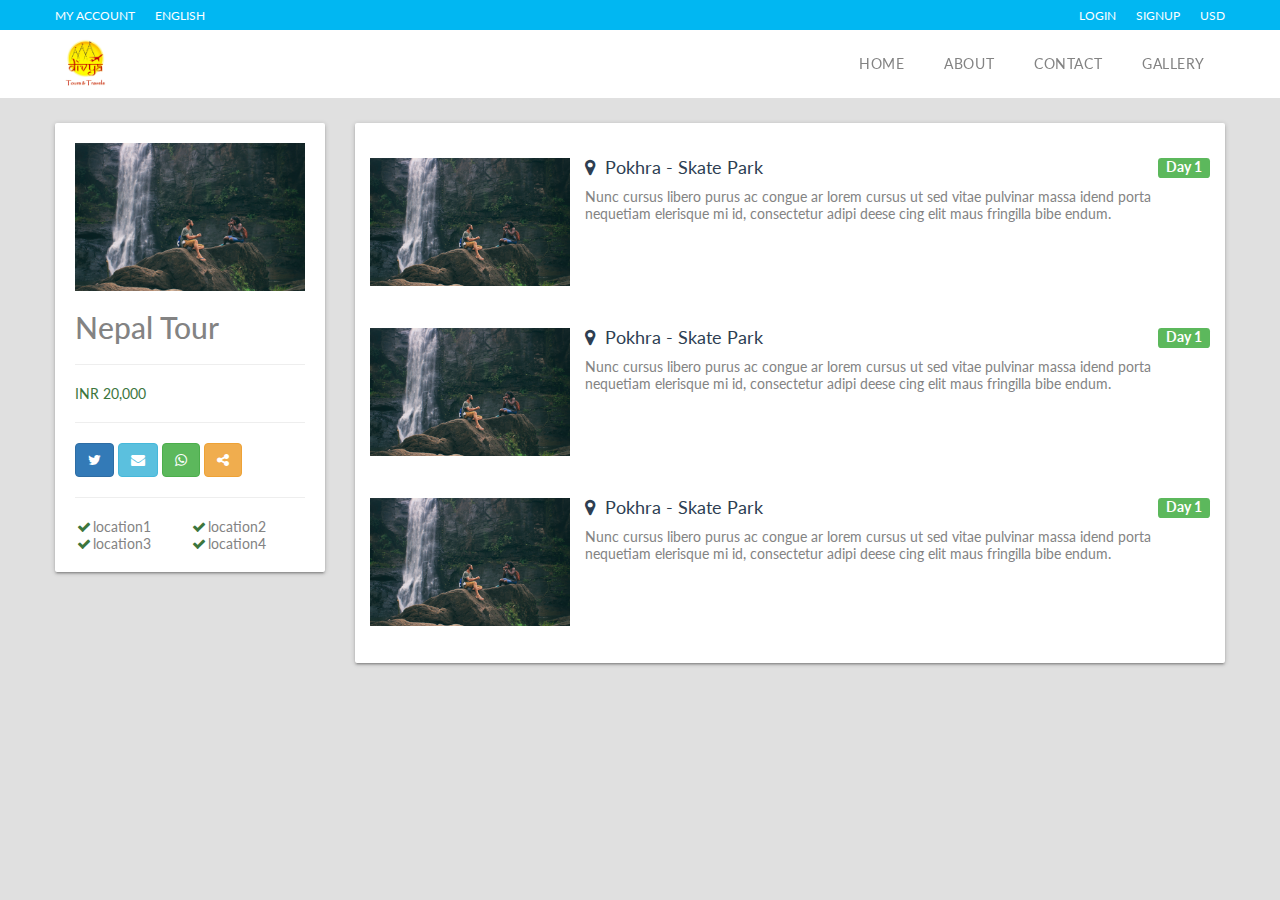
==== about.html @ e8f9691e "Divya Tours first commit" ====
<!DOCTYPE html>
<html lang="en">
<head>
  <meta charset="utf-8">
  <meta http-equiv="X-UA-Compatible" content="IE=edge">
  <meta name="viewport" content="width=device-width, initial-scale=1">
  <!-- The above 3 meta tags *must* come first in the head; any other head content must come *after* these tags -->
  <title>Divya Tours and Travels</title>

  <!-- Bootstrap -->
  <link href="css/bootstrap.min.css" rel="stylesheet">
  <link href="css/responsive.min.css" rel="stylesheet">

  <!-- HTML5 shim and Respond.js for IE8 support of HTML5 elements and media queries -->
  <!-- WARNING: Respond.js doesn't work if you view the page via file:// -->
  <!--[if lt IE 9]>
  <script src="https://oss.maxcdn.com/html5shiv/3.7.3/html5shiv.min.js"></script>
  <script src="https://oss.maxcdn.com/respond/1.4.2/respond.min.js"></script>
  <![endif]-->
  <!-- IE10 viewport hack for Surface/desktop Windows 8 bug -->
  <link href="css/owl.carousel.min.css" rel="stylesheet">
  <link href="https://fonts.googleapis.com/css?family=Lato" rel="stylesheet">
  <link href="css/owl.theme.default.min.css" rel="stylesheet">
  <link href="css/font-awesome.min.css" rel="stylesheet">
  <link href="css/style.css" rel="stylesheet">


  <!-- Just for debugging purposes. Don't actually copy these 2 lines! -->
  <!--[if lt IE 9]><script src="../../assets/js/ie8-responsive-file-warning.js"></script><![endif]-->

</head>
<body>
  <div class="content gray-bg">
    <header id="header" class="navbar-static-top">
      <div class="topnav hidden-xs">
        <div class="container">
          <ul class="quick-menu pull-left">
            <li><a href="#">My Account</a></li>
            <li class="ribbon">
              <a href="#">English</a>

            </li>
          </ul>
          <ul class="quick-menu pull-right">
            <li><a href="#travelo-login" class="soap-popupbox">LOGIN</a></li>
            <li><a href="#travelo-signup" class="soap-popupbox">SIGNUP</a></li>
            <li class="ribbon currency">
              <a href="#" title="">USD</a>

            </li>
          </ul>
        </div>
      </div>

      <div class="main-header">

        <a href="#mobile-menu-01" data-toggle="collapse" class="mobile-menu-toggle">
          <i class="fa fa-bars text-white"></i>
        </a>

        <div class="container">
          <div class="logo navbar-brand">
            <a href="index.html" title="Divya Tours Home">
              <img class="img-thumbnail" src="img/logo.jpg">
            </a>
          </div>
          <nav id="main-menu" role="navigation">
            <ul class="menu">
              <li class="">
                <a href="index.html">Home</a>
              </li>
              <li class="">
                <a href="#">About</a>
              </li>
              <li class="">
                <a href="#">Contact</a>
              </li>
              <li class="">
                <a href="#">Gallery</a>
              </li>
            </ul>
          </nav>
        </div>

        <nav id="mobile-menu-01" class="mobile-menu collapse">
          <ul id="mobile-primary-menu" class="menu">
            <li class="">
              <a href="index.html">Home</a>
            </li>
            <li class="">
              <a href="#">About</a>
            </li>
            <li class="">
              <a href="#">Contact</a>
            </li>
            <li class="">
              <a href="#">Gallery</a>
            </li>
          </ul>
        </nav>
      </div>
    </header>
    <div class="container">
      <div class="row top-row">
        <div class="col-md-3">
          <div class="card shadow sidebar">
            <div class="card-header">
              <img class="img-responsive" src="img/splash1.jpg">
              <h2>Nepal Tour</h2>
              <hr>
              <div class="pricing">
                <div class="text-success">INR 20,000</div>
              </div>
              <hr>
              <div class="social">
                <button type="button" class="btn btn-primary"><i class="fa fa-twitter"></i></button>
                <!-- <button type="button" class="btn btn-default"><i class="fa fa-google"></i></button> -->
                <button type="button" class="btn btn-info"><i class="fa fa-envelope"></i></button>
                <button type="button" class="btn btn-success"><i class="fa fa-whatsapp"></i></button>
                <button type="button" class="btn btn-warning"><i class="fa fa-share-alt"></i></button>
              </div>
              <hr>
              <div class="tour-options">
                <ul class="clearfix">
                  <li><i class="fa fa-check fa-fw text-success"></i>location1</li>
                  <li><i class="fa fa-check fa-fw text-success"></i>location2</li>
                  <li><i class="fa fa-check fa-fw text-success"></i>location3</li>
                  <li><i class="fa fa-check fa-fw text-success"></i>location4</li>
                </ul>
              </div>
            </div>
          </div>
        </div>
        <div class="col-md-9">
          <div class="card shadow">
            <div class="panel-body">
              <!-- <div class="itenary-title">
                <h5 class="nomargin">Itinerary</h5>
              </div> -->
              <div class="iternary-body">
                <div class="itenerary-item">
                  <div class="itenary-image">
                    <img class="img-responsive" src="img/splash1.jpg">
                  </div>
                  <div class="itenary-description">
                    <h4 class="nomargin"><i class="fa fa-map-marker m-r-xs"></i> Pokhra - Skate Park<span class="label label-success pull-right">Day 1</span>
                    </h4>
                    <p class="m-t-sm">Nunc cursus libero purus ac congue ar lorem cursus ut sed vitae pulvinar massa idend porta nequetiam elerisque mi id, consectetur adipi deese cing elit maus fringilla bibe endum.</p>
                  </div>
                </div>
                <div class="itenerary-item">
                  <div class="itenary-image">
                    <img class="img-responsive" src="img/splash1.jpg">
                  </div>
                  <div class="itenary-description">
                    <h4 class="nomargin"><i class="fa fa-map-marker m-r-xs"></i> Pokhra - Skate Park<span class="label label-success pull-right">Day 1</span>
                    </h4>
                    <p class="m-t-sm">Nunc cursus libero purus ac congue ar lorem cursus ut sed vitae pulvinar massa idend porta nequetiam elerisque mi id, consectetur adipi deese cing elit maus fringilla bibe endum.</p>
                  </div>
                </div>
                <div class="itenerary-item">
                  <div class="itenary-image">
                    <img class="img-responsive" src="img/splash1.jpg">
                  </div>
                  <div class="itenary-description">
                    <h4 class="nomargin"><i class="fa fa-map-marker m-r-xs"></i> Pokhra - Skate Park<span class="label label-success pull-right">Day 1</span>
                    </h4>
                    <p class="m-t-sm">Nunc cursus libero purus ac congue ar lorem cursus ut sed vitae pulvinar massa idend porta nequetiam elerisque mi id, consectetur adipi deese cing elit maus fringilla bibe endum.</p>
                  </div>
                </div>
              <div>
            </div>
          </div>
        </div>
      </div>
    </div>
  </div>

  <!-- jQuery (necessary for Bootstrap's JavaScript plugins) -->
  <script src="https://ajax.googleapis.com/ajax/libs/jquery/1.12.4/jquery.min.js"></script>
  <!-- Include all compiled plugins (below), or include individual files as needed -->
  <script src="js/bootstrap.min.js"></script>
</body>
</html>
---- css/responsive.min.css ----
.col-sms-1,.col-sms-2,.col-sms-3,.col-sms-4,.col-sms-5,.col-sms-6,.col-sms-7,.col-sms-8,.col-sms-9,.col-sms-10,.col-sms-11,.col-sms-12{position:relative;min-height:1px;padding-left:15px;padding-right:15px}@media (min-width: 481px) and (max-width: 767px){.col-sms-1,.col-sms-2,.col-sms-3,.col-sms-4,.col-sms-5,.col-sms-6,.col-sms-7,.col-sms-8,.col-sms-9,.col-sms-10,.col-sms-11,.col-sms-12{float:left}.col-sms-12{width:100%}.col-sms-11{width:91.66666667%}.col-sms-10{width:83.33333333%}.col-sms-9{width:75%}.col-sms-8{width:66.66666667%}.col-sms-7{width:58.33333333%}.col-sms-6{width:50%}.col-sms-5{width:41.66666667%}.col-sms-4{width:33.33333333%}.col-sms-3{width:25%}.col-sms-2{width:16.66666667%}.col-sms-1{width:8.33333333%}.col-sms-pull-12{right:100%}.col-sms-pull-11{right:91.66666667%}.col-sms-pull-10{right:83.33333333%}.col-sms-pull-9{right:75%}.col-sms-pull-8{right:66.66666667%}.col-sms-pull-7{right:58.33333333%}.col-sms-pull-6{right:50%}.col-sms-pull-5{right:41.66666667%}.col-sms-pull-4{right:33.33333333%}.col-sms-pull-3{right:25%}.col-sms-pull-2{right:16.66666667%}.col-sms-pull-1{right:8.33333333%}.col-sms-pull-0{right:0%}.col-sms-push-12{left:100%}.col-sms-push-11{left:91.66666667%}.col-sms-push-10{left:83.33333333%}.col-sms-push-9{left:75%}.col-sms-push-8{left:66.66666667%}.col-sms-push-7{left:58.33333333%}.col-sms-push-6{left:50%}.col-sms-push-5{left:41.66666667%}.col-sms-push-4{left:33.33333333%}.col-sms-push-3{left:25%}.col-sms-push-2{left:16.66666667%}.col-sms-push-1{left:8.33333333%}.col-sms-push-0{left:0%}.col-sms-offset-12{margin-left:100%}.col-sms-offset-11{margin-left:91.66666667%}.col-sms-offset-10{margin-left:83.33333333%}.col-sms-offset-9{margin-left:75%}.col-sms-offset-8{margin-left:66.66666667%}.col-sms-offset-7{margin-left:58.33333333%}.col-sms-offset-6{margin-left:50%}.col-sms-offset-5{margin-left:41.66666667%}.col-sms-offset-4{margin-left:33.33333333%}.col-sms-offset-3{margin-left:25%}.col-sms-offset-2{margin-left:16.66666667%}.col-sms-offset-1{margin-left:8.33333333%}.col-sms-offset-0{margin-left:0%}}.row.add-clearfix>.col-xs-2:nth-child(6n+1){clear:both}.row.add-clearfix>.col-xs-3:nth-child(4n+1){clear:both}.row.add-clearfix>.col-xs-4:nth-child(3n+1){clear:both}.row.add-clearfix>.col-xs-6:nth-child(2n+1){clear:both}@media (min-width: 481px){.row.add-clearfix>.col-sms-2:nth-child(2n+1){clear:none}.row.add-clearfix>.col-sms-2:nth-child(3n+1){clear:none}.row.add-clearfix>.col-sms-2:nth-child(4n+1){clear:none}.row.add-clearfix>.col-sms-2:nth-child(6n+1){clear:both}.row.add-clearfix>.col-sms-3:nth-child(2n+1){clear:none}.row.add-clearfix>.col-sms-3:nth-child(3n+1){clear:none}.row.add-clearfix>.col-sms-3:nth-child(4n+1){clear:both}.row.add-clearfix>.col-sms-4:nth-child(2n+1){clear:none}.row.add-clearfix>.col-sms-4:nth-child(3n+1){clear:both}.row.add-clearfix>.col-sms-6:nth-child(2n+1){clear:both}}@media (min-width: 768px){.row.add-clearfix>.col-sm-2:nth-child(2n+1){clear:none}.row.add-clearfix>.col-sm-2:nth-child(3n+1){clear:none}.row.add-clearfix>.col-sm-2:nth-child(4n+1){clear:none}.row.add-clearfix>.col-sm-2:nth-child(6n+1){clear:both}.row.add-clearfix>.col-sm-3:nth-child(2n+1){clear:none}.row.add-clearfix>.col-sm-3:nth-child(3n+1){clear:none}.row.add-clearfix>.col-sm-3:nth-child(4n+1){clear:both}.row.add-clearfix>.col-sm-4:nth-child(2n+1){clear:none}.row.add-clearfix>.col-sm-4:nth-child(3n+1){clear:both}.row.add-clearfix>.col-sm-6:nth-child(2n+1){clear:both}}@media (min-width: 992px){.mobile-menu{display:none !important}.visible-mobile{display:none !important}.row.add-clearfix>.col-md-2:nth-child(2n+1){clear:none}.row.add-clearfix>.col-md-2:nth-child(3n+1){clear:none}.row.add-clearfix>.col-md-2:nth-child(4n+1){clear:none}.row.add-clearfix>.col-md-2:nth-child(6n+1){clear:both}.row.add-clearfix>.col-md-3:nth-child(2n+1){clear:none}.row.add-clearfix>.col-md-3:nth-child(3n+1){clear:none}.row.add-clearfix>.col-md-3:nth-child(4n+1){clear:both}.row.add-clearfix>.col-md-4:nth-child(2n+1){clear:none}.row.add-clearfix>.col-md-4:nth-child(3n+1){clear:both}.row.add-clearfix>.col-md-6:nth-child(2n+1){clear:both}}@media (min-width: 1200px){.container{padding-left:0;padding-right:0}.row.add-clearfix>.col-lg-2:nth-child(2n+1){clear:none}.row.add-clearfix>.col-lg-2:nth-child(3n+1){clear:none}.row.add-clearfix>.col-lg-2:nth-child(4n+1){clear:none}.row.add-clearfix>.col-lg-2:nth-child(6n+1){clear:both}.row.add-clearfix>.col-lg-3:nth-child(2n+1){clear:none}.row.add-clearfix>.col-lg-3:nth-child(3n+1){clear:none}.row.add-clearfix>.col-lg-3:nth-child(4n+1){clear:both}.row.add-clearfix>.col-lg-4:nth-child(2n+1){clear:none}.row.add-clearfix>.col-lg-4:nth-child(3n+1){clear:both}.row.add-clearfix>.col-lg-6:nth-child(2n+1){clear:both}}@media (min-width: 992px) and (max-width: 1199px){.container{padding-left:0;padding-right:0}}@media (max-width: 1199px){[class^="col-lg-"].pull-left,[class^="col-lg-"].pull-right{float:none !important}.image-carousel.style3 .flex-direction-nav li a.flex-prev{left:10px}.image-carousel.style3 .flex-direction-nav li a.flex-next{right:10px}html.post-404page.style3 #page-wrapper{background-size:170% auto}}@media (max-width: 991px){.container{width:auto;padding-left:15px;padding-right:15px}.page-title-container.style4 .page-title{margin-left:-15px;padding-left:15px}#header{padding-top:0 !important;background:none !important}#header .logo{float:none !important;position:static !important;padding-top:19px;height:66px;margin:0 !important;display:block}#header .logo a:after{display:none !important}#header .logo a{background-size:auto 30px}#header .logo img{height:30px;width:auto;filter:alpha(opacity=0) !important;-ms-filter:"progid:DXImageTransform.Microsoft.Alpha(Opacity=0)" !important;-moz-opacity:0 !important;-khtml-opacity:0 !important;opacity:0 !important}#header .main-navigation{background:#fff}#header .mobile-menu-toggle{display:block}#header #main-menu{display:none}#header .topnav{display:none}.dashboard.style1 #header .logo img,.dashboard.style2 #header .logo img{filter:alpha(opacity=100) !important;-ms-filter:"progid:DXImageTransform.Microsoft.Alpha(Opacity=100)" !important;-moz-opacity:1 !important;-khtml-opacity:1 !important;opacity:1 !important}.search-tabs{display:none !important}.visible-mobile .search-tabs{display:block !important}.search-box .search-tab-content{float:none !important;width:auto !important}.hidden-mobile{display:none !important}[class^="col-md-"].pull-left,[class^="col-md-"].pull-right,[class*=" col-md-"].pull-left,[class*=" col-md-"].pull-right{float:none !important}.block-sm{float:none !important;margin-bottom:10px !important}.tab-container .tab-pane [class^="col-md-"],.tab-container .tab-pane [class*=" col-md-"]{padding-left:0;padding-right:0}.tab-container .tab-pane .row [class^="col-md-"],.tab-container .tab-pane .row [class*=" col-md-"],.tab-container .tab-pane [class^="col-sm-"],.tab-container .tab-pane [class*=" col-sm-"],.tab-container .tab-pane [class^="col-sms-"],.tab-container .tab-pane [class*=" col-sms-"],.tab-container .tab-pane [class^="col-xs-"],.tab-container .tab-pane [class*=" col-xs-"]{padding-left:10px;padding-right:10px}dl.term-description dd{padding-left:20px}#style-changer{display:none}.hidden-table-sm.table-wrapper{display:block}.hidden-table-sm.table-wrapper.intro{border:15px solid #f5f5f5}.hidden-table-sm.table-wrapper>.table-cell,.hidden-table-sm.table-wrapper>.table-row>.table-cell{display:block}.hidden-table-sm.table-wrapper>.table-cell.pull-left,.hidden-table-sm.table-wrapper>.table-row>.table-cell.pull-left{float:left !important}.hidden-table-sm.table-wrapper>.table-cell.pull-right,.hidden-table-sm.table-wrapper>.table-row>.table-cell.pull-right{float:right !important}.travelo-process .process{margin-top:-27px;margin-left:-27px;margin-right:-27px}.travelo-process .process .icon-wrapper i{font-size:30px}.world-map-section{height:600px}.promo-box{text-align:center}.promo-box .m-title{font-size:1.6667em}.promo-box .m-title em i{font-size:0.8462em}.promo-box .action-section{text-align:center;padding-top:15px}.promo-box .action-section button{font-size:0.9167em;height:34px;line-height:34px;padding:0 20px}.promo-box input.input-text{height:34px}.travelo-policies ul.tabs li{float:none}.travelo-policies ul.tabs.full-width{display:block}.travelo-policies ul.tabs.full-width>li{display:block;width:auto}.travelo-policies ul.tabs.full-width>li a{padding-left:20px !important;text-align:left}.coming-soon-page.style2 .clock li span{font-size:10em}.coming-soon-page.style2 .clock li.sep{font-size:7em}.coming-soon-page.style2 .clock li label{font-size:1.5em}.loading-page.style2 .notice-message{font-size:8em}.soap-login-page #page-wrapper{vertical-align:top}.revolution-slider .tp-caption a.link{font-size:12px !important;line-height:24px !important}}@media (min-width: 768px) and (max-width: 991px){.tab-container.full-width-style ul.tabs{width:20%}.tab-container.full-width-style .tab-content{width:80%}}@media (max-width: 767px){.chaser{display:none !important}.tab-container ul.tabs li{float:none;padding-right:0}.tab-container ul.tabs li.pull-right{float:none !important}.tab-container ul.tabs.full-width{display:block}.tab-container ul.tabs.full-width>li{display:block;width:auto}.tab-container ul.tabs.full-width>li a{padding-left:20px !important;text-align:left}.tab-container.style1 ul.tabs li>a:after{display:none !important}.tab-container.trans-style ul.tabs{margin-left:0}.tab-container.trans-style ul.tabs li{margin:0}.tab-container.full-width-style ul.tabs{width:25%}.tab-container.full-width-style .tab-content{width:75%}[class^="col-sm-"].pull-left,[class^="col-sm-"].pull-right,[class*=" col-sm-"].pull-left,[class*=" col-sm-"].pull-right{float:none !important}.listing-style3.flight .details .box-title{float:none !important}.listing-style3.flight .details .time>div{padding-left:0 !important;border-right:none !important}.hidden-table-sms.table-wrapper{display:block}.hidden-table-sms.table-wrapper.intro{border:15px solid #f5f5f5}.hidden-table-sms.table-wrapper>.table-cell,.hidden-table-sms.table-wrapper>.table-row>.table-cell{display:block}.hidden-table-sms.table-wrapper>.table-cell.pull-left,.hidden-table-sms.table-wrapper>.table-row>.table-cell.pull-left{float:left !important}.hidden-table-sms.table-wrapper>.table-cell.pull-right,.hidden-table-sms.table-wrapper>.table-row>.table-cell.pull-right{float:right !important}.tab-container .tab-pane [class^="col-sm-"],.tab-container .tab-pane [class*=" col-sm-"]{padding-left:0;padding-right:0}.tab-container .tab-pane .row [class^="col-sm-"],.tab-container .tab-pane .row [class*=" col-sm-"],.tab-container .tab-pane [class^="col-sms-"],.tab-container .tab-pane [class*=" col-sms-"],.tab-container .tab-pane [class^="col-xs-"],.tab-container .tab-pane [class*=" col-xs-"]{padding-left:10px;padding-right:10px}.image-box-style.style2 figure{float:none}.image-box-style.style2 .details{padding:20px}.image-box-style.style2.innerstyle .details{padding:20px 0 0}.travelo-process .process{margin-top:-18px;margin-left:-18px;margin-right:-18px}.travelo-process .process .icon-wrapper i{font-size:20px}#content.image-bg2 #main{padding-top:100px}.world-map-section{height:500px}.column-2>*{margin-right:0;float:none}.column-3>*:nth-child(3n+1){clear:none}.column-3>*:nth-child(2n+1){clear:both}.column-3>*:nth-child(3n){margin-right:3%}.column-4>*:nth-child(4n+1){clear:none}.column-4>*:nth-child(2n+1){clear:both}.column-4>*:nth-child(4n){margin-right:3%}.column-5>*{width:31.3333%;margin-right:3%;margin-bottom:3%}.column-5>*:nth-child(5n+1){clear:none}.column-5>*:nth-child(3n+1){clear:both}.column-5>*:nth-child(5n){margin-right:3%}.column-5>*:nth-child(3n){margin-right:0}.column-5-no-margin>*{width:50%}.column-5-no-margin>*:nth-child(5n+1){clear:none}.column-5-no-margin>*:nth-child(2n+1){clear:both}.column-3>*,.column-4>*{width:48.5%;margin-right:3%;margin-bottom:3%}.column-3>*:nth-child(2n),.column-4>*:nth-child(2n){margin-right:0}.post-404page .error-message{font-size:3em}.post-404page .error-message-404{font-size:15em}.post-404page.style2 .error-message{font-size:1.6667em}.post-404page.style2 .error-message-404{font-size:8em}.post-404page.style2 .go-back{font-size:1.4em;height:50px;-webkit-border-radius:25px 25px 25px 25px;-moz-border-radius:25px 25px 25px 25px;-ms-border-radius:25px 25px 25px 25px;border-radius:25px 25px 25px 25px;line-height:50px}.post-404page.style3 #main{padding-top:100px}.post-404page.style3 .error-message{font-size:2.5em}.post-404page.style3 .error-message-404{font-size:1.6667em}.coming-soon-page .clock li span{font-size:4em}.coming-soon-page .clock li label{font-size:1em;letter-spacing:0.04em}.coming-soon-page.style2 .clock li span{font-size:6em}.coming-soon-page.style2 .clock li.sep{font-size:4.1667em}.coming-soon-page.style2 .clock li label{font-size:1em}.coming-soon-page.style2 .email-notify .notified-text{font-size:1.3333em}.coming-soon-page.style3 #main{padding-top:30px}.loading-page.style2 .notice-message{font-size:6.25em}.image-box.style2 figure{float:none}.image-box.style2 .details{padding-left:20px;padding-bottom:20px}.breadcrumbs{display:none}.revolution-slider .tp-caption a.link{font-size:9px !important;line-height:18px !important}#booking .booking-info>.box-title{float:none}#booking .booking-info .info{border-left:none}.banner .big-caption{font-size:3em}.banner .med-caption{font-size:1.8333em}#tour-details .intro2{padding:10px 0}#tour-details .intro2:after{content:"";display:table;clear:both}#tour-details .intro2 .term-description dd{width:auto;max-width:120px}#tour-details .intro2 .price-section{border-left:none;width:auto;text-align:left;float:left !important;padding-left:20px}#content.tour .slideshow-bg{min-height:800px}}@media (max-width: 480px){.tab-container.full-width-style ul.tabs{width:30%}.tab-container.full-width-style .tab-content{width:70%}.image-box-style.style2 figure{width:100%;float:none}.image-box-style.style2 .details{padding:20px}.visible-sms{display:block}.tab-container .tab-pane [class^="col-sms-"],.tab-container .tab-pane [class*=" col-sms-"]{padding-left:0;padding-right:0}.tab-container .tab-pane .row [class^="col-sms-"],.tab-container .tab-pane .row [class*=" col-sms-"],.tab-container .tab-pane [class^="col-xs-"],.tab-container .tab-pane [class*=" col-xs-"]{padding-left:10px;padding-right:10px}.hidden-table-xs.table-wrapper{display:block}.hidden-table-xs.table-wrapper.intro{border:15px solid #f5f5f5}.hidden-table-xs.table-wrapper>.table-cell,.hidden-table-xs.table-wrapper>.table-row>.table-cell{display:block}.hidden-table-xs.table-wrapper>.table-cell.pull-left,.hidden-table-xs.table-wrapper>.table-row>.table-cell.pull-left{float:left !important}.hidden-table-xs.table-wrapper>.table-cell.pull-right,.hidden-table-xs.table-wrapper>.table-row>.table-cell.pull-right{float:right !important}.image-style.style1{margin-right:0;padding:15px}.image-style.style1:before,.image-style.style1:after{display:none}.image-style.style1 .image-block{margin-right:0;float:none !important}.column-5>*{width:48.5%;margin-right:3%;margin-bottom:3%}.column-5>*:nth-child(5n+1){clear:none}.column-5>*:nth-child(3n+1){clear:none}.column-5>*:nth-child(2n+1){clear:both}.column-5>*:nth-child(5n){margin-right:3%}.column-5>*:nth-child(3n){margin-right:3%}.column-5>*:nth-child(2n){margin-right:0}.coming-soon-page .clock li span{font-size:3em}.coming-soon-page .clock li label{font-size:1em;letter-spacing:0.04em}.coming-soon-page.style2 .clock li span{font-size:4em}.coming-soon-page.style2 .clock li.sep{font-size:2.8333em}.coming-soon-page.style2 .clock li label{font-size:0.8333em}.coming-soon-page.style3 #main{padding-top:10px}.coming-soon-page.style3 .clock li span{font-size:3.3333em;width:60px;height:60px;line-height:60px}.coming-soon-page.style3 .clock li.sep{font-size:2.8333em}.coming-soon-page.style3 .email-notify{width:100%}.coming-soon-page.style3 .header-title{font-size:2em}.coming-soon-page.style3 .container:before{display:none}#tour-details .price-section .details{float:none !important}}@media (max-width: 320px){.container{width:314px}.row{padding:0 3px}.column-5-no-margin>*{float:none;width:auto}}
---- css/style.css ----
body {
  font: 14px "Lato",Arial,Helvetica,sans-serif;
  background-color: #fff;
  color: #838383;
  overflow-x: hidden;
  -webkit-font-smoothing: antialiased;
  -ms-overflow-style: scrollbar;
  oveflow-y: scroll;
}

.gray-bg{
  background-color: #e0e0e0;
}

.text-white{
  color: #fff;
}

.nomargin{
  margin: 0px;
}

.m-r-xs{
  margin-right: 5px;
}

.m-t-xs{
  margin-top: 5px;
}

.m-t-sm{
  margin-top: 10px;
}

a:hover, a:focus {
  color: #01b7f2;
  text-decoration: none;
}

.itenary-title h5{
  font-size: 16px;
  letter-spacing: 0.5px;
}

.content{
  min-height: 100vh;
  /* background: #edf1f2; */
}

#wrapper{
  position: relative;
  height: 100vh;
  background-color: #e0e0e0;
}

#slider-area{
  position: absolute;
  height: 100vh;
  width: 100%;
  top: 0;
  left: 0;
}

#slider-area .owl-item div{
  height: 100vh;
  width: 100%;
  background-repeat: no-repeat;
  -webkit-background-size:cover;
  background-size: cover;
  background-position: 50% 50%;
}

#slider-area .owl-item div:after {
  content: '\A';
  position: absolute;
  width: 100%; height:100%;
  top:0; left:0;
  background:rgba(0,0,0,0.3);
  opacity: 0.2;
  transition: all 1s;
  -webkit-transition: all 1s;
}

/* #slider-area .owl-item div:after:hover {
opacity: 1;
} */
#wrapper #logo-area{
  position: absolute;
  top: 5%;
  left: 0%;
  text-align:left;
  z-index: 10;
  width: 50%;
}
#wrapper #logo-area .img-thumbnail{
  max-height: 100px;
  max-width: 100px;
  background-color: transparent;
  border:none;
}

.content .navbar-brand{
  padding: 0;
}

.content .img-thumbnail {
  max-height: 60px;
  max-width: 60px;
  background-color: transparent;
  border: none;
  padding: 0;
}

#wrapper #nav-area{
  position: absolute;
  top: 5%;
  left: 50%;
  text-align: right;
  z-index: 10;
  width: 50%;
}

#wrapper .nav a{
  text-decoration: none;
  color: #fff;
  text-transform: uppercase;
  font-size: 20px;
  margin: 0 15px;
}

.slider-text{
  position: absolute;
  width: 100%;
  z-index: 10;
  top:40%;
  text-align: center;
}

.slider-text h2{
  text-transform: uppercase;
  font-size: 40px;
  color: #fff;
}

.slider-text p{
  text-decoration: none;
  text-transform: uppercase;
  color: #fff;
}

.card {
  position: relative;
  margin: .5rem 0 1rem 0;
  background-color: #fff;
  -webkit-transition: -webkit-box-shadow .25s;
  transition: -webkit-box-shadow .25s;
  transition: box-shadow .25s;
  transition: box-shadow .25s, -webkit-box-shadow .25s;
  border-radius: 2px;
}

.shadow{
  -webkit-box-shadow: 0 2px 2px 0 rgba(0,0,0,0.14), 0 3px 1px -2px rgba(0,0,0,0.12), 0 1px 5px 0 rgba(0,0,0,0.2);
  box-shadow: 0 2px 2px 0 rgba(0,0,0,0.14), 0 3px 1px -2px rgba(0,0,0,0.12), 0 1px 5px 0 rgba(0,0,0,0.2);
}

.card-header{
  padding: 20px;
}

.tour-options ul{
  list-style: none;
  padding: 0;
}

.tour-options li {
  display: block;
  float: left;
  width: 50%;
}

.top-row{
  margin-top: 20px;
}





/*Custom Menu*/

* {
  box-sizing: border-box;
  -moz-box-sizing: border-box;
  margin: 0;
  padding: 0;
  -webkit-tap-highlight-color: transparent;
  zoom: 1;
}

ol, ul {
  list-style: none;
  margin: 0;
}

a {
  text-decoration: none;
  color: inherit;
}

@media (min-width: 1200px){
  .container {
    padding-left: 0;
    padding-right: 0;
  }
}

#header {
  position: relative;
  z-index: 999;
}

#header .topnav {
  height: 30px;
  background: #01b7f2;
  width: 100%;
}

#header .topnav ul.quick-menu>li:first-child {
  margin-left: 0;
}

#header .topnav ul.quick-menu>li {
  float: left;
  margin-left: 20px;
}

#header .topnav ul.quick-menu>li>a {
  color: #fff;
  line-height: 30px;
  display: block;
  font-size: 0.8333em;
  text-transform: uppercase;
}

#header .ribbon>ul.menu {
  position: absolute;
  left: -15px;
  top: -9999px;
  z-index: 99;
  visibility: hidden;
}

ul.menu.mini li {
  padding: 0 20px;
  float: none;
  margin: 0;
}

.menu>li {
  position: relative;
}

ul.menu.mini li a {
  border-bottom: 1px solid #f5f5f5;
  display: block;
  padding: 10px 0;
  color: inherit;
  line-height: normal;
  font-size: 0.9167em;
  text-align: left;
}

#header .main-header {
  height: auto;
  position: relative;
  width: 100%;
  background-color: white;
}


#header .mobile-menu-toggle {
  background-color: #01b7f2;
  padding: 0;
  margin: 0;
  height: 30px;
  width: 30px;
  padding: 10px;
  position: absolute;
  right: 0;
  top: 15px;
  line-height: 1;
  display: none;
}

#header .logo {
  padding: 0;
  text-align: left;
  height: auto;
}

#header .logo a, #footer .logo a, .chaser .logo a {
  display: block;
}


#main-menu ul.menu, .chaser ul.menu {
  margin: 0;
  float: right;
}

#main-menu ul.menu>li:first-child, .chaser ul.menu>li:first-child {
  padding-left: 0;
}

#main-menu ul.menu>li, .chaser ul.menu>li {
  float: left;
  padding-left: 20px;
  padding-right: 20px;
}
#main-menu ul.menu li, .chaser ul.menu li {
  -webkit-backface-visibility: hidden;
  -webkit-transform: none !important;
}
.menu>li {
  position: relative;
}

#main-menu ul.menu>li>a, .chaser ul.menu>li>a {
  font-weight: normal;
  display: block;
  padding: 0;
  height: 68px;
  line-height: 68px;
  text-transform: uppercase;
  letter-spacing: 0.04em;
}

#main-menu ul.menu li:not(.megamenu-menu) ul, .chaser .menu li:not(.megamenu-menu) ul, .topnav .container>ul ul, .megamenu-wrapper {
  filter: alpha(opacity=0);
  -ms-filter: "progid:DXImageTransform.Microsoft.Alpha(Opacity=0)";
  -moz-opacity: 0;
  -khtml-opacity: 0;
  opacity: 0;
  -moz-transition: opacity 0.2s ease-in;
  -o-transition: opacity 0.2s ease-in;
  -webkit-transition: opacity 0.2s ease-in;
  -ms-transition: opacity 0.2s ease-in;
  transition: opacity 0.2s ease-in;
}

#main-menu ul.menu>li ul, .chaser ul.menu>li ul {
  visibility: hidden;
  position: absolute;
  left: 0px;
  top: -9999px;
  z-index: -1;
  width: 180px;
  padding: 0;
  background: #01b7f2;
}

#main-menu ul.menu>li ul li:first-child, .chaser ul.menu>li ul li:first-child {
  border-top: none;
}
#main-menu ul.menu>li ul li, .chaser ul.menu>li ul li {
  text-align: left;
  position: relative;
}

#main-menu ul.menu>li ul li>a, .chaser ul.menu>li ul li>a {
  border-top: 1px solid #04afe7;
  white-space: nowrap;
  color: #fff;
  padding: 12px 20px 12px 18px;
  display: block;
  font-size: 0.9167em;
  filter: alpha(opacity=70);
  -ms-filter: "progid:DXImageTransform.Microsoft.Alpha(Opacity=70)";
  -moz-opacity: 0.7;
  -khtml-opacity: 0.7;
  opacity: 0.7;
}


@media (max-width: 991px){
  #header {
    padding-top: 0 !important;
    background: none !important;
  }
  #header .topnav {
    display: none;
  }
  #header .mobile-menu-toggle {
    display: block;
    margin-right: 15px;
  }
  #header .logo img{
    opacity: 1 !important;
    height: 60px;
    width: 60px;
  }
}

#header {
  position: relative;
  z-index: 999;
}

#header .topnav {
  height: 30px;
  background: #01b7f2;
  width: 100%;
}


#mobile-primary-menu.menu>li {
  padding: 10px;
  padding-left: 30px;
}

/* Itenary Page */

.itenerary-item{
  display: table;
  width: 100%;
  margin-top: 20px;
}

.itenary-image,
.itenary-description{
  display:table-cell;
  vertical-align: top;
}

.itenary-image{
  height: 150px;
  width: 200px;
}

.itenary-description{
  padding-left: 15px;
}
.itenary-description h4{
  font-weight: normal;
  color: #2d3e52;
}
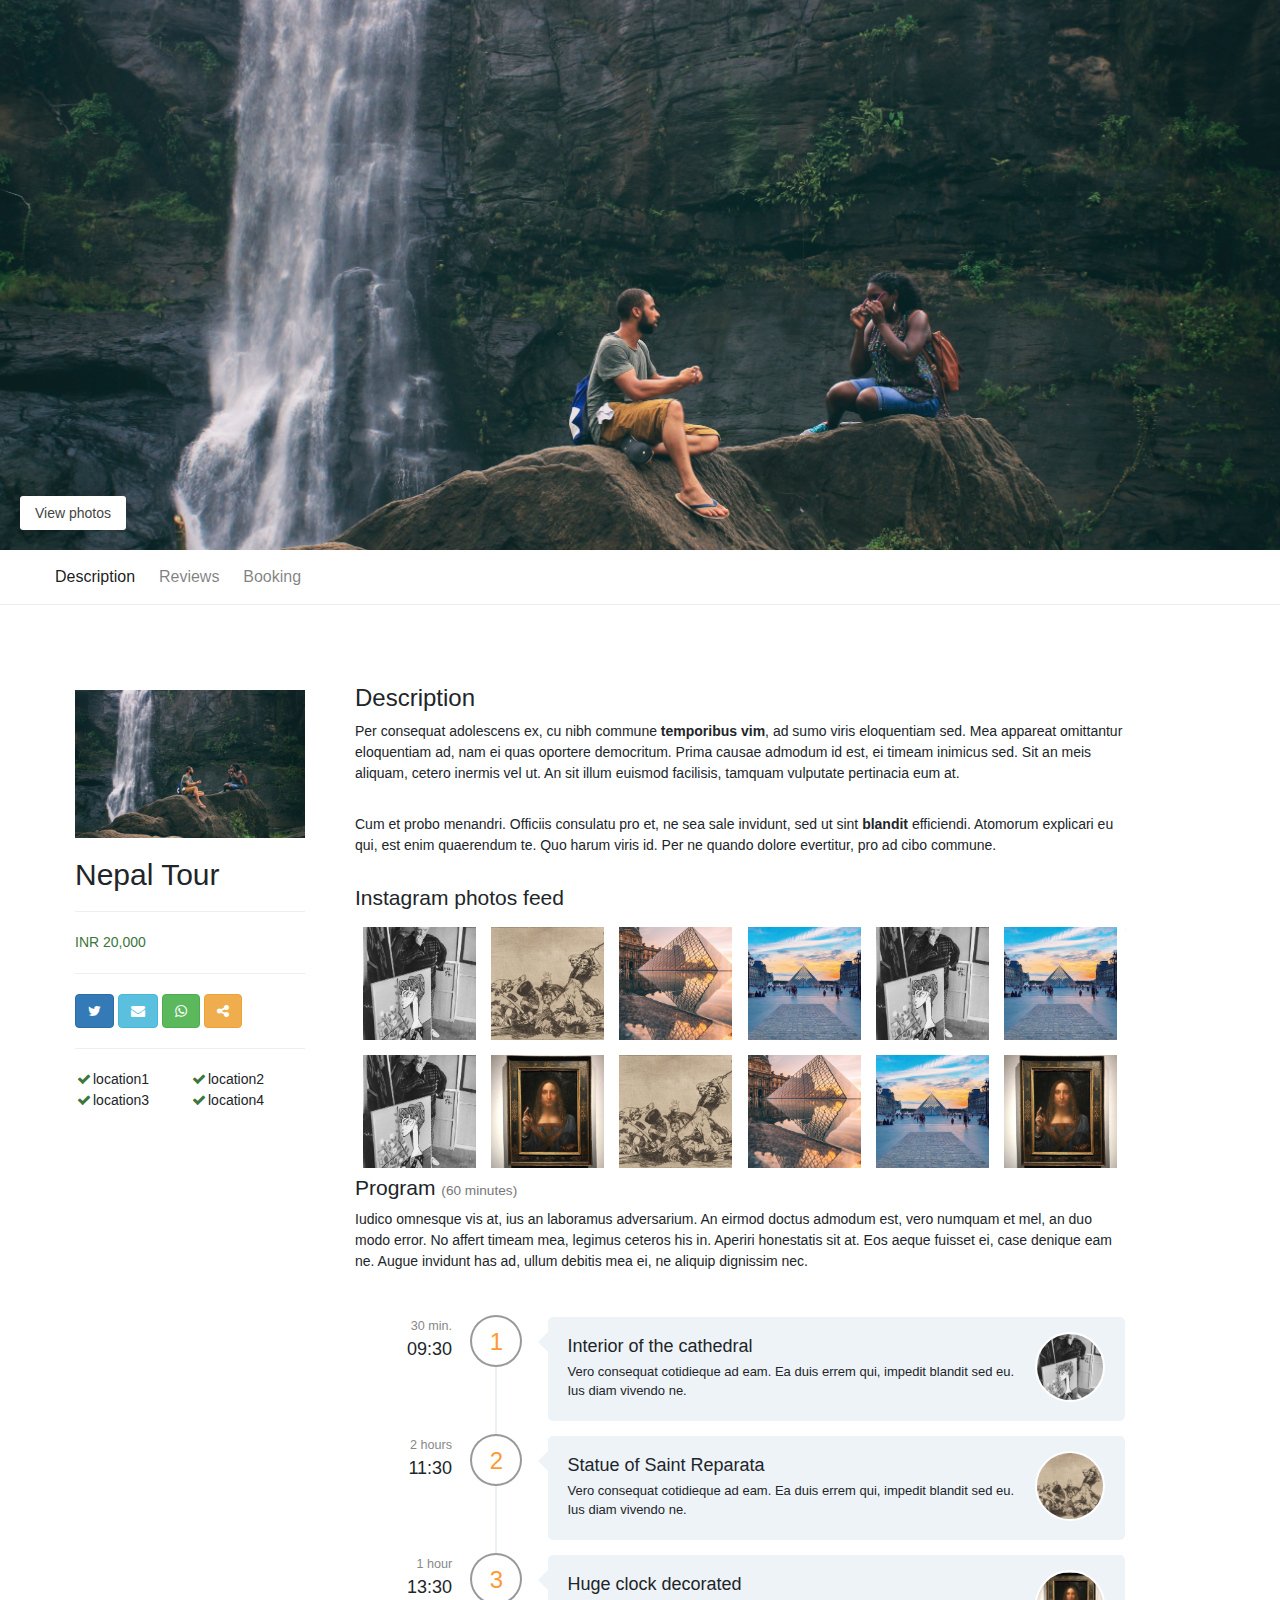
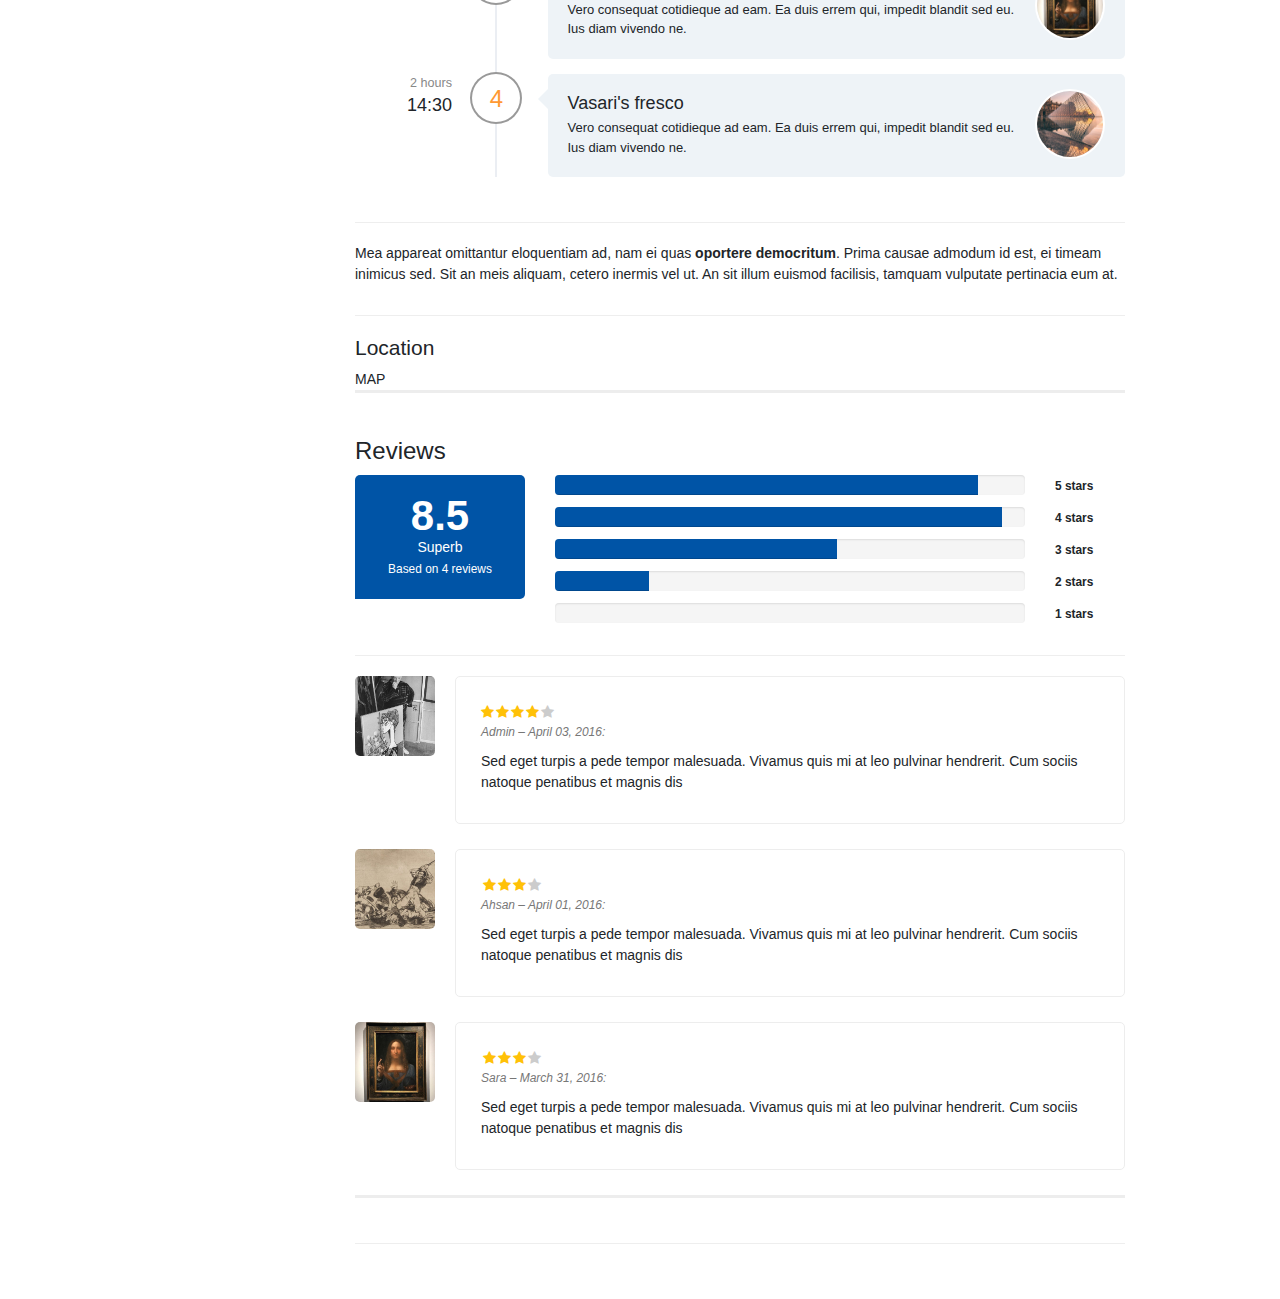
==== commit 467fa24a: "CSS update for image centering" ====
--- a/about.html
+++ b/about.html
@@ -9,176 +9,310 @@
 
   <!-- Bootstrap -->
   <link href="css/bootstrap.min.css" rel="stylesheet">
-  <link href="css/responsive.min.css" rel="stylesheet">
-
-  <!-- HTML5 shim and Respond.js for IE8 support of HTML5 elements and media queries -->
-  <!-- WARNING: Respond.js doesn't work if you view the page via file:// -->
-  <!--[if lt IE 9]>
-  <script src="https://oss.maxcdn.com/html5shiv/3.7.3/html5shiv.min.js"></script>
-  <script src="https://oss.maxcdn.com/respond/1.4.2/respond.min.js"></script>
-  <![endif]-->
-  <!-- IE10 viewport hack for Surface/desktop Windows 8 bug -->
+
   <link href="css/owl.carousel.min.css" rel="stylesheet">
-  <link href="https://fonts.googleapis.com/css?family=Lato" rel="stylesheet">
   <link href="css/owl.theme.default.min.css" rel="stylesheet">
+  <link href="https://fonts.googleapis.com/css?family=Open+Sans" rel="stylesheet">
+
+  <!-- Things we need in react-app -->
   <link href="css/font-awesome.min.css" rel="stylesheet">
+  <link href="css/animate.css" rel="stylesheet">
   <link href="css/style.css" rel="stylesheet">
-
-
-  <!-- Just for debugging purposes. Don't actually copy these 2 lines! -->
-  <!--[if lt IE 9]><script src="../../assets/js/ie8-responsive-file-warning.js"></script><![endif]-->
 
 </head>
 <body>
-  <div class="content gray-bg">
-    <header id="header" class="navbar-static-top">
-      <div class="topnav hidden-xs">
+  <div>
+    <section class="hero_in tours_detail start_bg_zoom">
+      <img src="img/splash1.jpg" class="hero-image"></img>
+      <div class="wrapper">
         <div class="container">
-          <ul class="quick-menu pull-left">
-            <li><a href="#">My Account</a></li>
-            <li class="ribbon">
-              <a href="#">English</a>
-
-            </li>
-          </ul>
-          <ul class="quick-menu pull-right">
-            <li><a href="#travelo-login" class="soap-popupbox">LOGIN</a></li>
-            <li><a href="#travelo-signup" class="soap-popupbox">SIGNUP</a></li>
-            <li class="ribbon currency">
-              <a href="#" title="">USD</a>
-
-            </li>
+          <!-- Use this for adding Photo Gallery -->
+          <a href="#" class="btn_photos">View photos</a>
+          <!-- Use this for adding Photo Gallery -->
+          <h1 class="fadeInUp animated"><span></span>Tour detail page</h1>
+        </div>
+      </div>
+    </section>
+    <div class="white-bg">
+      <nav class="secondary_nav sticky_horizontal">
+        <div class="container">
+          <ul class="clearfix">
+            <li><a href="#description" class="active">Description</a></li>
+            <li><a href="#reviews">Reviews</a></li>
+            <li><a href="#sidebar">Booking</a></li>
           </ul>
         </div>
-      </div>
-
-      <div class="main-header">
-
-        <a href="#mobile-menu-01" data-toggle="collapse" class="mobile-menu-toggle">
-          <i class="fa fa-bars text-white"></i>
-        </a>
-
-        <div class="container">
-          <div class="logo navbar-brand">
-            <a href="index.html" title="Divya Tours Home">
-              <img class="img-thumbnail" src="img/logo.jpg">
-            </a>
-          </div>
-          <nav id="main-menu" role="navigation">
-            <ul class="menu">
-              <li class="">
-                <a href="index.html">Home</a>
-              </li>
-              <li class="">
-                <a href="#">About</a>
-              </li>
-              <li class="">
-                <a href="#">Contact</a>
-              </li>
-              <li class="">
-                <a href="#">Gallery</a>
-              </li>
-            </ul>
-          </nav>
-        </div>
-
-        <nav id="mobile-menu-01" class="mobile-menu collapse">
-          <ul id="mobile-primary-menu" class="menu">
-            <li class="">
-              <a href="index.html">Home</a>
-            </li>
-            <li class="">
-              <a href="#">About</a>
-            </li>
-            <li class="">
-              <a href="#">Contact</a>
-            </li>
-            <li class="">
-              <a href="#">Gallery</a>
-            </li>
-          </ul>
-        </nav>
-      </div>
-    </header>
-    <div class="container">
-      <div class="row top-row">
-        <div class="col-md-3">
-          <div class="card shadow sidebar">
-            <div class="card-header">
-              <img class="img-responsive" src="img/splash1.jpg">
-              <h2>Nepal Tour</h2>
-              <hr>
-              <div class="pricing">
-                <div class="text-success">INR 20,000</div>
-              </div>
-              <hr>
-              <div class="social">
-                <button type="button" class="btn btn-primary"><i class="fa fa-twitter"></i></button>
-                <!-- <button type="button" class="btn btn-default"><i class="fa fa-google"></i></button> -->
-                <button type="button" class="btn btn-info"><i class="fa fa-envelope"></i></button>
-                <button type="button" class="btn btn-success"><i class="fa fa-whatsapp"></i></button>
-                <button type="button" class="btn btn-warning"><i class="fa fa-share-alt"></i></button>
-              </div>
-              <hr>
-              <div class="tour-options">
-                <ul class="clearfix">
-                  <li><i class="fa fa-check fa-fw text-success"></i>location1</li>
-                  <li><i class="fa fa-check fa-fw text-success"></i>location2</li>
-                  <li><i class="fa fa-check fa-fw text-success"></i>location3</li>
-                  <li><i class="fa fa-check fa-fw text-success"></i>location4</li>
-                </ul>
+      </nav>
+      <div class="container margin_60_35">
+        <div class="row">
+          <div class="col-md-3">
+            <div class="card sidebar">
+              <div class="card-header">
+                <img class="img-responsive" src="img/splash1.jpg">
+                <h2>Nepal Tour</h2>
+                <hr>
+                <div class="pricing">
+                  <div class="text-success">INR 20,000</div>
+                </div>
+                <hr>
+                <div class="social">
+                  <button type="button" class="btn btn-primary"><i class="fa fa-twitter"></i></button>
+                  <!-- <button type="button" class="btn btn-default"><i class="fa fa-google"></i></button> -->
+                  <button type="button" class="btn btn-info"><i class="fa fa-envelope"></i></button>
+                  <button type="button" class="btn btn-success"><i class="fa fa-whatsapp"></i></button>
+                  <button type="button" class="btn btn-warning"><i class="fa fa-share-alt"></i></button>
+                </div>
+                <hr>
+                <div class="tour-options">
+                  <ul class="clearfix">
+                    <li><i class="fa fa-check fa-fw text-success"></i>location1</li>
+                    <li><i class="fa fa-check fa-fw text-success"></i>location2</li>
+                    <li><i class="fa fa-check fa-fw text-success"></i>location3</li>
+                    <li><i class="fa fa-check fa-fw text-success"></i>location4</li>
+                  </ul>
+                </div>
               </div>
             </div>
           </div>
-        </div>
-        <div class="col-md-9">
-          <div class="card shadow">
-            <div class="panel-body">
-              <!-- <div class="itenary-title">
-                <h5 class="nomargin">Itinerary</h5>
-              </div> -->
-              <div class="iternary-body">
-                <div class="itenerary-item">
-                  <div class="itenary-image">
-                    <img class="img-responsive" src="img/splash1.jpg">
-                  </div>
-                  <div class="itenary-description">
-                    <h4 class="nomargin"><i class="fa fa-map-marker m-r-xs"></i> Pokhra - Skate Park<span class="label label-success pull-right">Day 1</span>
-                    </h4>
-                    <p class="m-t-sm">Nunc cursus libero purus ac congue ar lorem cursus ut sed vitae pulvinar massa idend porta nequetiam elerisque mi id, consectetur adipi deese cing elit maus fringilla bibe endum.</p>
-                  </div>
-                </div>
-                <div class="itenerary-item">
-                  <div class="itenary-image">
-                    <img class="img-responsive" src="img/splash1.jpg">
-                  </div>
-                  <div class="itenary-description">
-                    <h4 class="nomargin"><i class="fa fa-map-marker m-r-xs"></i> Pokhra - Skate Park<span class="label label-success pull-right">Day 1</span>
-                    </h4>
-                    <p class="m-t-sm">Nunc cursus libero purus ac congue ar lorem cursus ut sed vitae pulvinar massa idend porta nequetiam elerisque mi id, consectetur adipi deese cing elit maus fringilla bibe endum.</p>
-                  </div>
-                </div>
-                <div class="itenerary-item">
-                  <div class="itenary-image">
-                    <img class="img-responsive" src="img/splash1.jpg">
-                  </div>
-                  <div class="itenary-description">
-                    <h4 class="nomargin"><i class="fa fa-map-marker m-r-xs"></i> Pokhra - Skate Park<span class="label label-success pull-right">Day 1</span>
-                    </h4>
-                    <p class="m-t-sm">Nunc cursus libero purus ac congue ar lorem cursus ut sed vitae pulvinar massa idend porta nequetiam elerisque mi id, consectetur adipi deese cing elit maus fringilla bibe endum.</p>
-                  </div>
-                </div>
-              <div>
-            </div>
+          <div class="col-md-8">
+            <section id="description">
+              <h2>Description</h2>
+              <p>Per consequat adolescens ex, cu nibh commune <strong>temporibus vim</strong>, ad sumo viris eloquentiam sed. Mea appareat omittantur eloquentiam ad, nam ei quas oportere democritum. Prima causae admodum id est, ei timeam inimicus sed. Sit an meis aliquam, cetero inermis vel ut. An sit illum euismod facilisis, tamquam vulputate pertinacia eum at.</p>
+              <p>Cum et probo menandri. Officiis consulatu pro et, ne sea sale invidunt, sed ut sint <strong>blandit</strong> efficiendi. Atomorum explicari eu qui, est enim quaerendum te. Quo harum viris id. Per ne quando dolore evertitur, pro ad cibo commune.</p>
+              <h3>Instagram photos feed</h3>
+              <div class="instagram_gallery">
+                <a href="#"><img src="img/photo1.jpg" style="margin:1% 1%;width:14.666666666666666%;float:left;"></a>
+                <a href="#"><img src="img/photo2.jpg" style="margin:1% 1%;width:14.666666666666666%;float:left;"></a>
+                <a href="#"><img src="img/photo4.jpg" style="margin:1% 1%;width:14.666666666666666%;float:left;"></a>
+                <a href="#"><img src="img/photo5.jpg" style="margin:1% 1%;width:14.666666666666666%;float:left;"></a>
+                <a href="#"><img src="img/photo1.jpg" style="margin:1% 1%;width:14.666666666666666%;float:left;"></a>
+                <a href="#"><img src="img/photo5.jpg" style="margin:1% 1%;width:14.666666666666666%;float:left;"></a>
+                <a href="#"><img src="img/photo1.jpg" style="margin:1% 1%;width:14.666666666666666%;float:left;"></a>
+                <a href="#"><img src="img/photo3.jpg" style="margin:1% 1%;width:14.666666666666666%;float:left;"></a>
+                <a href="#"><img src="img/photo2.jpg" style="margin:1% 1%;width:14.666666666666666%;float:left;"></a>
+                <a href="#"><img src="img/photo4.jpg" style="margin:1% 1%;width:14.666666666666666%;float:left;"></a>
+                <a href="#"><img src="img/photo5.jpg" style="margin:1% 1%;width:14.666666666666666%;float:left;"></a>
+                <a href="#"><img src="img/photo3.jpg" style="margin:1% 1%;width:14.666666666666666%;float:left;"></a>
+              </div>
+              <hr>
+
+              <h3>Program <small>(60 minutes)</small></h3>
+              <p>
+                Iudico omnesque vis at, ius an laboramus adversarium. An eirmod doctus admodum est, vero numquam et mel, an duo modo error. No affert timeam mea, legimus ceteros his in. Aperiri honestatis sit at. Eos aeque fuisset ei, case denique eam ne. Augue invidunt has ad, ullum debitis mea ei, ne aliquip dignissim nec.
+              </p>
+              <ul class="cbp_tmtimeline">
+                <li>
+                  <time class="cbp_tmtime" datetime="09:30"><span>30 min.</span><span>09:30</span>
+                  </time>
+                  <div class="cbp_tmicon">
+                    1
+                  </div>
+                  <div class="cbp_tmlabel">
+                    <div class="hidden-xs">
+                      <img src="img/photo1.jpg" alt="" class="rounded-circle thumb_visit">
+                    </div>
+                    <h4>Interior of the cathedral</h4>
+                    <p>
+                      Vero consequat cotidieque ad eam. Ea duis errem qui, impedit blandit sed eu. Ius diam vivendo ne.
+                    </p>
+                  </div>
+                </li>
+                <li>
+                  <time class="cbp_tmtime" datetime="11:30"><span>2 hours</span><span>11:30</span>
+                  </time>
+                  <div class="cbp_tmicon">
+                    2
+                  </div>
+                  <div class="cbp_tmlabel">
+                    <div class="hidden-xs">
+                      <img src="img/photo2.jpg" alt="" class="rounded-circle thumb_visit">
+                    </div>
+                    <h4>Statue of Saint Reparata</h4>
+                    <p>
+                      Vero consequat cotidieque ad eam. Ea duis errem qui, impedit blandit sed eu. Ius diam vivendo ne.
+                    </p>
+                  </div>
+                </li>
+                <li>
+                  <time class="cbp_tmtime" datetime="13:30"><span>1 hour</span><span>13:30</span>
+                  </time>
+                  <div class="cbp_tmicon">
+                    3
+                  </div>
+                  <div class="cbp_tmlabel">
+                    <div class="hidden-xs">
+                      <img src="img/photo3.jpg" alt="" class="rounded-circle thumb_visit">
+                    </div>
+                    <h4>Huge clock decorated</h4>
+                    <p>
+                      Vero consequat cotidieque ad eam. Ea duis errem qui, impedit blandit sed eu. Ius diam vivendo ne.
+                    </p>
+                  </div>
+                </li>
+                <li>
+                  <time class="cbp_tmtime" datetime="14:30"><span>2 hours</span><span>14:30</span>
+                  </time>
+                  <div class="cbp_tmicon">
+                    4
+                  </div>
+                  <div class="cbp_tmlabel">
+                    <div class="hidden-xs">
+                      <img src="img/photo4.jpg" alt="" class="rounded-circle thumb_visit">
+                    </div>
+                    <h4>Vasari's fresco</h4>
+                    <p>
+                      Vero consequat cotidieque ad eam. Ea duis errem qui, impedit blandit sed eu. Ius diam vivendo ne.
+                    </p>
+                  </div>
+                </li>
+              </ul>
+              <hr>
+              <p>Mea appareat omittantur eloquentiam ad, nam ei quas <strong>oportere democritum</strong>. Prima causae admodum id est, ei timeam inimicus sed. Sit an meis aliquam, cetero inermis vel ut. An sit illum euismod facilisis, tamquam vulputate pertinacia eum at.</p>
+              <!-- /row -->
+
+              <hr>
+              <h3>Location</h3>
+              <div>MAP</div>
+              <!-- End Map -->
+            </section>
+            <!-- /section -->
+
+            <section id="reviews">
+              <h2>Reviews</h2>
+              <div class="reviews-container">
+                <div class="row">
+                  <div class="col-lg-3">
+                    <div id="review_summary">
+                      <strong>8.5</strong>
+                      <em>Superb</em>
+                      <small>Based on 4 reviews</small>
+                    </div>
+                  </div>
+                  <div class="col-lg-9">
+                    <div class="row">
+                      <div class="col-lg-10 col-9">
+                        <div class="progress">
+                          <div class="progress-bar" role="progressbar" style="width: 90%" aria-valuenow="90" aria-valuemin="0" aria-valuemax="100"></div>
+                        </div>
+                      </div>
+                      <div class="col-lg-2 col-3"><small><strong>5 stars</strong></small></div>
+                    </div>
+                    <!-- /row -->
+                    <div class="row">
+                      <div class="col-lg-10 col-9">
+                        <div class="progress">
+                          <div class="progress-bar" role="progressbar" style="width: 95%" aria-valuenow="95" aria-valuemin="0" aria-valuemax="100"></div>
+                        </div>
+                      </div>
+                      <div class="col-lg-2 col-3"><small><strong>4 stars</strong></small></div>
+                    </div>
+                    <!-- /row -->
+                    <div class="row">
+                      <div class="col-lg-10 col-9">
+                        <div class="progress">
+                          <div class="progress-bar" role="progressbar" style="width: 60%" aria-valuenow="60" aria-valuemin="0" aria-valuemax="100"></div>
+                        </div>
+                      </div>
+                      <div class="col-lg-2 col-3"><small><strong>3 stars</strong></small></div>
+                    </div>
+                    <!-- /row -->
+                    <div class="row">
+                      <div class="col-lg-10 col-9">
+                        <div class="progress">
+                          <div class="progress-bar" role="progressbar" style="width: 20%" aria-valuenow="20" aria-valuemin="0" aria-valuemax="100"></div>
+                        </div>
+                      </div>
+                      <div class="col-lg-2 col-3"><small><strong>2 stars</strong></small></div>
+                    </div>
+                    <!-- /row -->
+                    <div class="row">
+                      <div class="col-lg-10 col-9">
+                        <div class="progress">
+                          <div class="progress-bar" role="progressbar" style="width: 0" aria-valuenow="0" aria-valuemin="0" aria-valuemax="100"></div>
+                        </div>
+                      </div>
+                      <div class="col-lg-2 col-3"><small><strong>1 stars</strong></small></div>
+                    </div>
+                    <!-- /row -->
+                  </div>
+                </div>
+                <!-- /row -->
+              </div>
+
+              <hr>
+
+              <div class="reviews-container">
+
+                <div class="review-box clearfix">
+                  <figure class="rev-thumb"><img src="img/photo1.jpg" alt="">
+                  </figure>
+                  <div class="rev-content">
+                    <div class="rating">
+                      <i class="fa fa-star voted"></i><i class="fa fa-star voted"></i><i class="fa fa-star voted"></i><i class="fa fa-star voted"></i><i class="fa fa-star"></i>
+                    </div>
+                    <div class="rev-info">
+                      Admin – April 03, 2016:
+                    </div>
+                    <div class="rev-text">
+                      <p>
+                        Sed eget turpis a pede tempor malesuada. Vivamus quis mi at leo pulvinar hendrerit. Cum sociis natoque penatibus et magnis dis
+                      </p>
+                    </div>
+                  </div>
+                </div>
+                <!-- /review-box -->
+                <div class="review-box clearfix">
+                  <figure class="rev-thumb"><img src="img/photo2.jpg" alt="">
+                  </figure>
+                  <div class="rev-content">
+                    <div class="rating">
+                      <i class="icon-star voted"></i><i class="fa fa-star voted"></i><i class="fa fa-star voted"></i><i class="fa fa-star voted"></i><i class="fa fa-star"></i>
+                    </div>
+                    <div class="rev-info">
+                      Ahsan – April 01, 2016:
+                    </div>
+                    <div class="rev-text">
+                      <p>
+                        Sed eget turpis a pede tempor malesuada. Vivamus quis mi at leo pulvinar hendrerit. Cum sociis natoque penatibus et magnis dis
+                      </p>
+                    </div>
+                  </div>
+                </div>
+                <!-- /review-box -->
+                <div class="review-box clearfix">
+                  <figure class="rev-thumb"><img src="img/photo3.jpg" alt="">
+                  </figure>
+                  <div class="rev-content">
+                    <div class="rating">
+                      <i class="icon-star voted"></i><i class="fa fa-star voted"></i><i class="fa fa-star voted"></i><i class="fa fa-star voted"></i><i class="fa fa-star"></i>
+                    </div>
+                    <div class="rev-info">
+                      Sara – March 31, 2016:
+                    </div>
+                    <div class="rev-text">
+                      <p>
+                        Sed eget turpis a pede tempor malesuada. Vivamus quis mi at leo pulvinar hendrerit. Cum sociis natoque penatibus et magnis dis
+                      </p>
+                    </div>
+                  </div>
+                </div>
+                <!-- /review-box -->
+              </div>
+              <!-- /review-container -->
+            </section>
+            <!-- /section -->
+            <hr>
           </div>
         </div>
       </div>
     </div>
   </div>
 
+
   <!-- jQuery (necessary for Bootstrap's JavaScript plugins) -->
   <script src="https://ajax.googleapis.com/ajax/libs/jquery/1.12.4/jquery.min.js"></script>
   <!-- Include all compiled plugins (below), or include individual files as needed -->
   <script src="js/bootstrap.min.js"></script>
+  <script src="js/owl.carousel.min.js"></script>
 </body>
 </html>
--- a/css/style.css
+++ b/css/style.css
@@ -1,11 +1,12 @@
 body {
-  font: 14px "Lato",Arial,Helvetica,sans-serif;
+  margin: 0;
+  font-family: -apple-system,BlinkMacSystemFont,"Segoe UI",Roboto,"Helvetica Neue",Arial,sans-serif,"Apple Color Emoji","Segoe UI Emoji","Segoe UI Symbol";
+  font-size: 14px;
+  font-weight: 400;
+  line-height: 1.5;
+  color: #212529;
+  text-align: left;
   background-color: #fff;
-  color: #838383;
-  overflow-x: hidden;
-  -webkit-font-smoothing: antialiased;
-  -ms-overflow-style: scrollbar;
-  oveflow-y: scroll;
 }
 
 .gray-bg{
@@ -50,7 +51,7 @@
 #wrapper{
   position: relative;
   height: 100vh;
-  background-color: #e0e0e0;
+  /* background-color: #e0e0e0; */
 }
 
 #slider-area{
@@ -445,3 +446,368 @@
   font-weight: normal;
   color: #2d3e52;
 }
+
+/*End of itenary page*/
+
+
+/* Better Itenary page */
+a:focus, a:hover {
+  color: #111;
+  text-decoration: none;
+  outline: 0;
+}
+
+.relative{
+  position: relative;
+}
+
+.hero_in.tours_detail {
+  height: 550px;
+}
+
+.hero_in {
+  display: flex;
+  width: 100%;
+  height: 450px;
+  position: relative;
+  overflow: hidden;
+  text-align: center;
+  color: #fff;
+  background-position: center;
+  overflow: hidden;
+  position: relative;
+  align-items: center;
+  justify-content: center;
+}
+
+.hero_in.tours_detail .wrapper {
+  background-color: #000;
+  background-color: rgba(0,0,0,.6);
+}
+
+.hero_in .wrapper {
+  display: flex;
+  flex-direction: column;
+  justify-content: center;
+  height: 100%;
+}
+
+/* .hero_in.tours_detail:before {
+background: url("../img/splash1.jpg") center center no-repeat;
+-webkit-background-size: cover;
+-moz-background-size: cover;
+-o-background-size: cover;
+background-size: cover;
+} */
+.hero_in:before {
+  animation: pop-in 5s .3s cubic-bezier(0,.5,0,1) forwards;
+  content: "";
+  opacity: 1;
+  position: absolute;
+  top: 0;
+  right: 0;
+  bottom: 0;
+  left: 0;
+  z-index: -1;
+}
+
+.hero_in a.btn_photos {
+  position: absolute;
+  left: 20px;
+  bottom: 20px;
+  font-size: 14px;
+  background-color: #fff;
+  -webkit-border-radius: 3px;
+  -moz-border-radius: 3px;
+  -ms-border-radius: 3px;
+  border-radius: 3px;
+  -webkit-box-shadow: 0 0 15px 0 rgba(0,0,0,.2);
+  -moz-box-shadow: 0 0 15px 0 rgba(0,0,0,.2);
+  box-shadow: 0 0 15px 0 rgba(0,0,0,.2);
+  line-height: 1;
+  padding: 10px 15px;
+  color: #444;
+  font-weight: 500;
+}
+
+
+.hero_in .wrapper h1 {
+  color: #fff;
+  font-size: 42px;
+  text-transform: uppercase;
+  font-weight: 700;
+  margin-top: 30px;
+}
+.hero_in h1 {
+  animation-delay: .8s;
+  -webkit-animation-delay: .8s;
+  -moz-animation-delay: .8s;
+}
+
+.hero_in .wrapper h1 span {
+  width: 80px;
+  height: 4px;
+  background-color: #FFC107;
+  display: block;
+  margin: auto auto 20px;
+  border-radius: 10px;
+  opacity: 1;
+}
+
+.secondary_nav {
+  background: #fff;
+  border-bottom: 1px solid #ededed;
+  padding: 15px 0;
+}
+.secondary_nav ul li {
+  display: inline-block;
+  margin-right: 20px;
+  font-weight: 500;
+  font-size: 16px;
+  font-size: 16px;
+}
+
+.secondary_nav ul li a.active {
+  color: rgba(0,0,0,.9);
+}
+
+.secondary_nav ul li a {
+  color: rgba(0,0,0,.5);
+}
+
+.margin_60_35 {
+  padding-top: 60px;
+  padding-bottom: 35px;
+}
+
+section#description h2,
+section#reviews h2 {
+  font-size: 24px;
+}
+section#description h3, section#reviews h3 {
+  font-size: 21px;
+}
+p {
+  margin-bottom: 30px;
+}
+
+ul.cbp_tmtimeline {
+  margin: 45px 0;
+  padding: 0;
+  list-style: none;
+  position: relative;
+}
+
+.cbp_tmtimeline:before {
+  content: '';
+  position: absolute;
+  top: 0;
+  bottom: 0;
+  width: 2px;
+  background: #ebeef3;
+  left: 18.5%;
+  margin-left: -2px;
+}
+
+.cbp_tmtimeline>li {
+  position: relative;
+}
+
+.cbp_tmtimeline>li .cbp_tmtime {
+  display: block;
+  width: 23%;
+  padding-right: 80px;
+  position: absolute;
+}
+
+.cbp_tmtimeline>li .cbp_tmtime span {
+  display: block;
+  text-align: right;
+}
+
+.cbp_tmtimeline>li .cbp_tmtime span:first-child {
+  font-size: 12.6px;
+  color: #888;
+  margin-bottom: 0;
+}
+
+.cbp_tmtimeline>li .cbp_tmtime span:last-child {
+  font-size: 18px;
+  font-weight: 500;
+}
+
+.cbp_tmtimeline>li .cbp_tmicon {
+  width: 48px;
+  height: 48px;
+  font-weight: 500;
+  background-color: #fff;
+  text-transform: none;
+  font-size: 24px;
+  line-height: 50px;
+  position: absolute;
+  color: #f93;
+  border-radius: 50%;
+  box-shadow: 0 0 0 2px #999;
+  text-align: center;
+  left: 18.5%;
+  top: 0;
+  margin: 0 0 0 -25px;
+}
+
+.cbp_tmtimeline>li .cbp_tmlabel {
+  margin: 0 0 15px 25%;
+  background: #eef3f7;
+  padding: 20px;
+  position: relative;
+  -webkit-border-radius: 5px;
+  -moz-border-radius: 5px;
+  border-radius: 5px;
+}
+
+img.thumb_visit {
+  width: 70px;
+  height: 70px;
+  border: 2px solid #fff;
+  margin-top: -5px;
+  float: right;
+  margin-left: 15px;
+}
+
+section#description h4, section#reviews h4 {
+  font-size: 18px;
+}
+
+.cbp_tmtimeline>li .cbp_tmlabel h4 {
+  margin: 0 0 5px;
+  padding: 0;
+  font-size: 16px;
+}
+
+.cbp_tmtimeline>li .cbp_tmlabel p {
+  margin-bottom: 0;
+  font-size: 13px;
+}
+.cbp_tmtimeline>li .cbp_tmlabel:after {
+  right: 100%;
+  border: solid transparent;
+  content: " ";
+  height: 0;
+  width: 0;
+  position: absolute;
+  pointer-events: none;
+  border-right-color: #eef3f7;
+  border-width: 10px;
+  top: 15px;
+}
+
+.rounded-circle {
+  border-radius: 50%!important;
+}
+
+section#reviews {
+  border-bottom: none;
+}
+
+section#description, section#reviews {
+  border-bottom: 3px solid #ededed;
+  margin-bottom: 45px;
+}
+
+#review_summary {
+  text-align: center;
+  color: #fff;
+  padding: 20px 10px;
+  -webkit-border-radius: 5px 5px 5px 0;
+  -moz-border-radius: 5px 5px 5px 0;
+  -ms-border-radius: 5px 5px 5px 0;
+  border-radius: 5px 5px 5px 0;
+}
+
+#review_summary, .reviews-container .progress-bar {
+  background-color: #0054a6;
+}
+
+#review_summary strong {
+  font-size: 42px;
+  display: block;
+  line-height: 1;
+}
+
+strong {
+  font-weight: 600;
+}
+
+#review_summary em {
+  font-style: normal;
+  font-weight: 500;
+  display: block;
+}
+
+.reviews-container .progress {
+  margin-bottom: 12px;
+}
+
+#review_summary, .reviews-container .progress-bar {
+  background-color: #0054a6;
+}
+
+.reviews-container .review-box {
+  position: relative;
+  margin-bottom: 25px;
+  padding-left: 100px;
+  min-height: 100px;
+}
+.reviews-container .rev-thumb {
+  position: absolute;
+  left: 0;
+  top: 0;
+  width: 80px;
+  height: 80px;
+  background: #fff;
+  -webkit-border-radius: 5px;
+  -moz-border-radius: 5px;
+  -ms-border-radius: 5px;
+  border-radius: 5px;
+  overflow: hidden;
+}
+.reviews-container .rev-thumb img {
+  width: 80px;
+  height: auto;
+}
+.reviews-container .rev-content {
+  position: relative;
+  padding: 25px 25px 0;
+  border: 1px solid #ededed;
+  -webkit-border-radius: 5px;
+  -moz-border-radius: 5px;
+  -ms-border-radius: 5px;
+  border-radius: 5px;
+}
+.rating {
+  color: #ccc;
+}
+
+.rating .voted {
+  color: #FFC107;
+}
+
+.reviews-container .rev-info {
+  font-size: 12px;
+  font-style: italic;
+  color: #777;
+  margin-bottom: 10px;
+}
+
+.cat_star i, .rating i {
+  margin-right: 2px;
+}
+
+.hero-image{
+  position: absolute;
+  width: 100%;
+  top: 50%;
+  transform: translateY(-50%);
+  background-position: center;
+}
+
+/*End of  Better Itenary page */
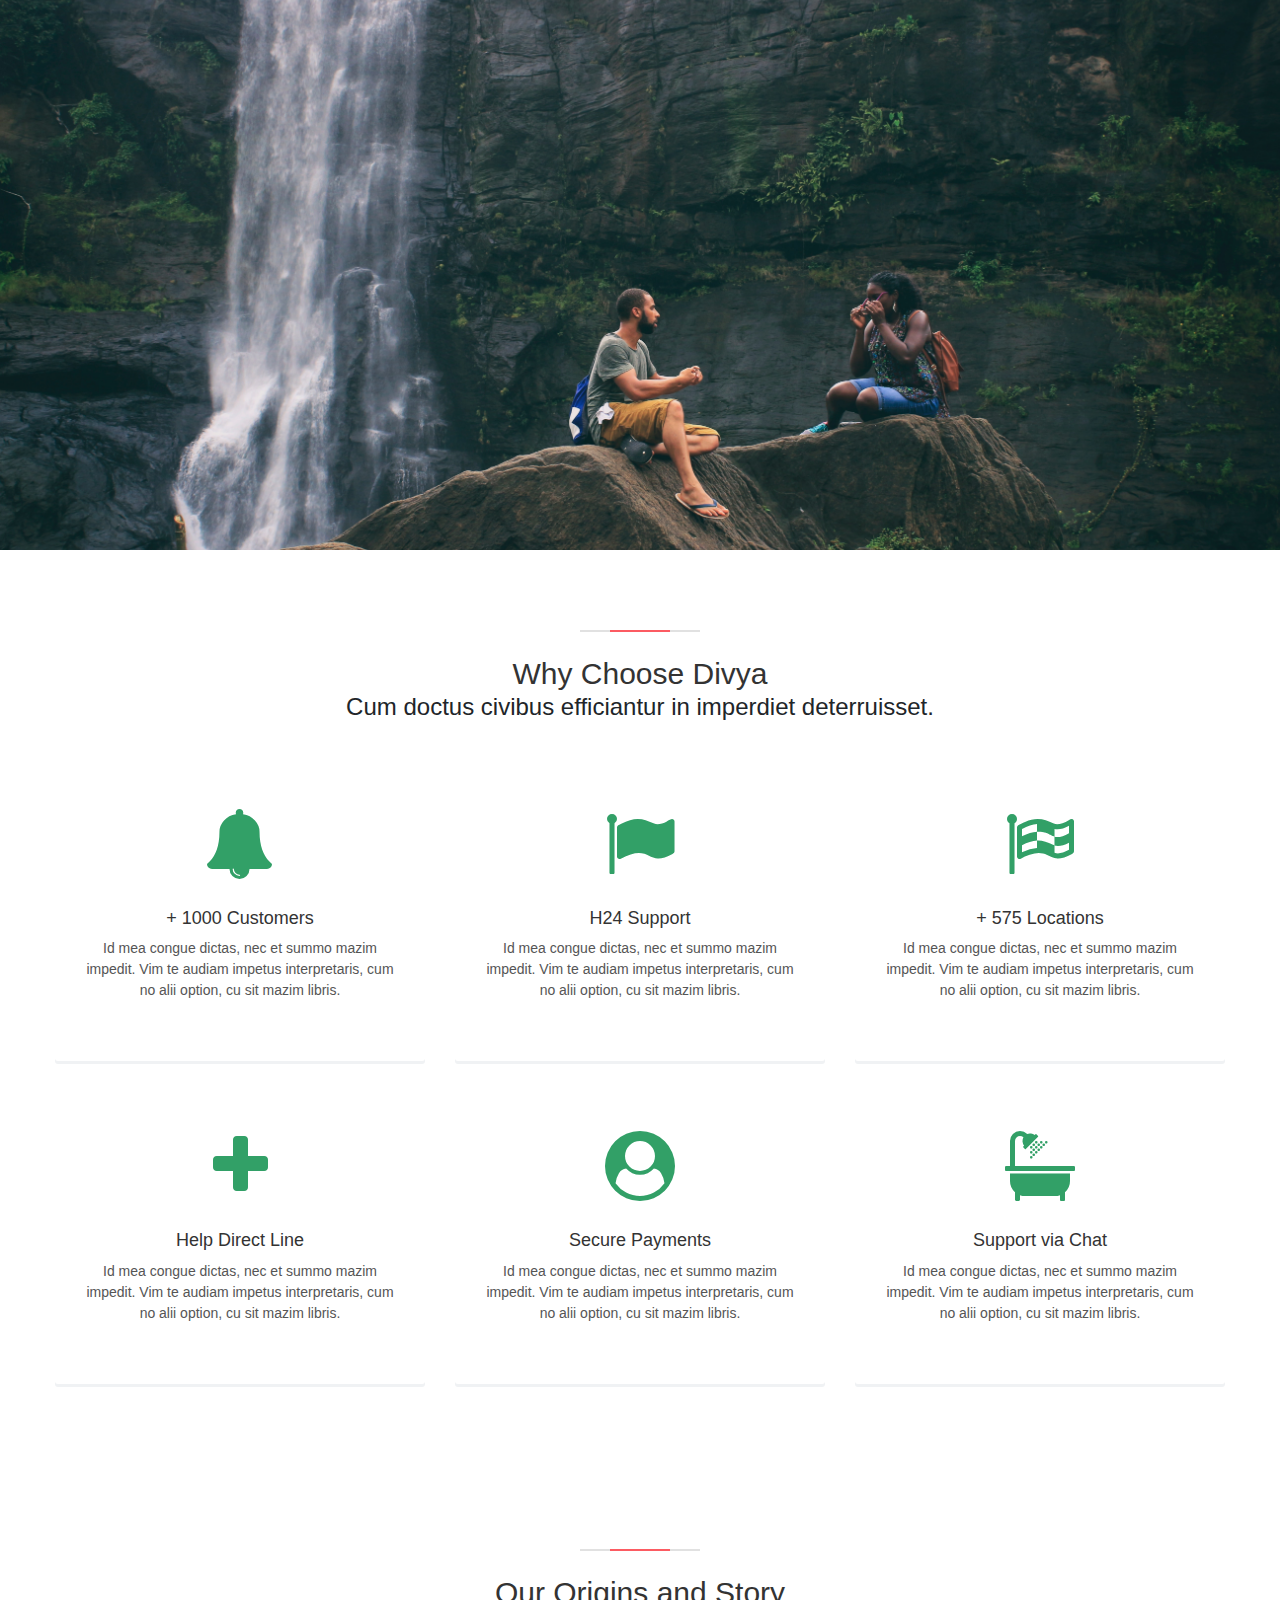
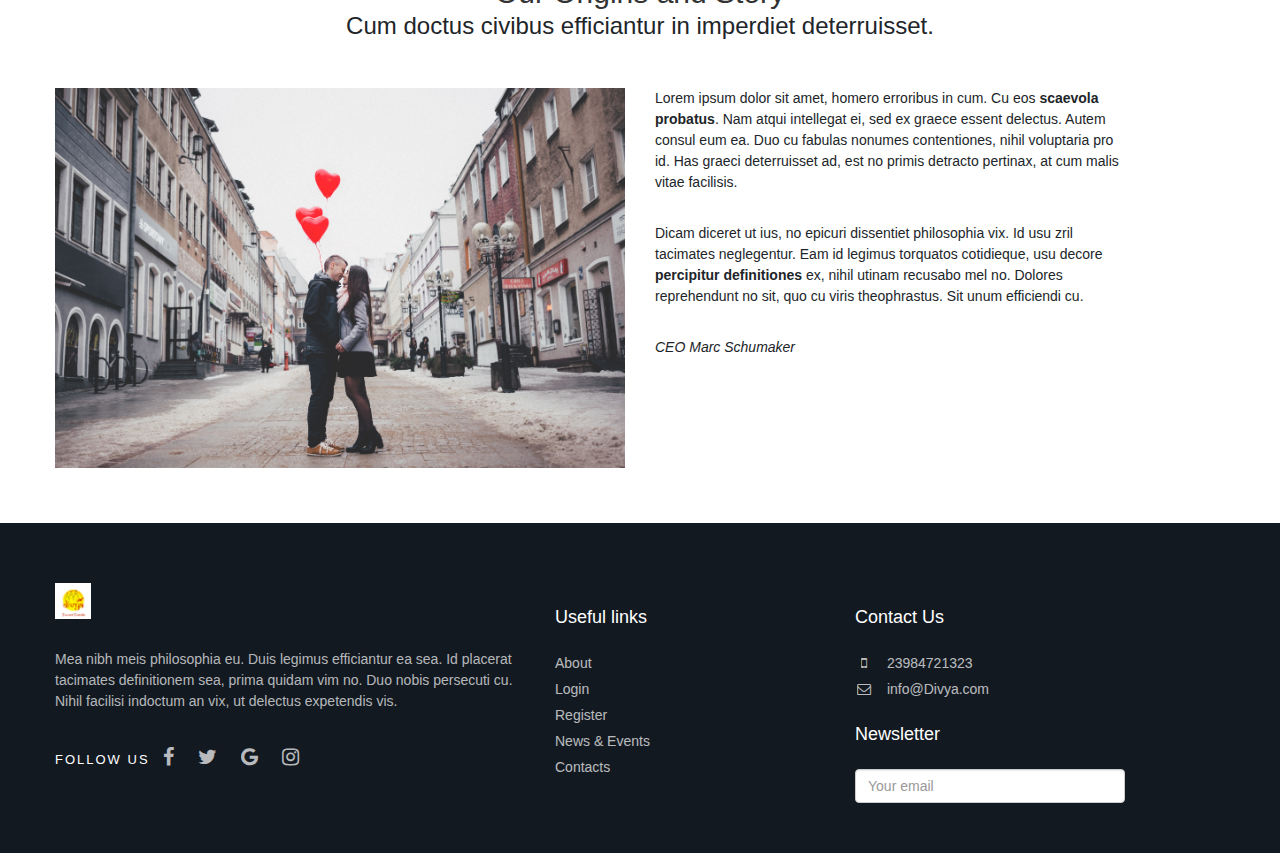
==== commit 687592ce: "About us page updated with contact section" ====
--- a/about.html
+++ b/about.html
@@ -24,288 +24,131 @@
   <div>
     <section class="hero_in tours_detail start_bg_zoom">
       <img src="img/splash1.jpg" class="hero-image"></img>
-      <div class="wrapper">
-        <div class="container">
-          <!-- Use this for adding Photo Gallery -->
-          <a href="#" class="btn_photos">View photos</a>
-          <!-- Use this for adding Photo Gallery -->
-          <h1 class="fadeInUp animated"><span></span>Tour detail page</h1>
-        </div>
-      </div>
     </section>
     <div class="white-bg">
-      <nav class="secondary_nav sticky_horizontal">
-        <div class="container">
-          <ul class="clearfix">
-            <li><a href="#description" class="active">Description</a></li>
-            <li><a href="#reviews">Reviews</a></li>
-            <li><a href="#sidebar">Booking</a></li>
-          </ul>
+      <div class="container margin_80_55">
+        <div class="main_title_2">
+          <span><em></em></span>
+          <h2>Why Choose Divya</h2>
+          <p>Cum doctus civibus efficiantur in imperdiet deterruisset.</p>
         </div>
-      </nav>
-      <div class="container margin_60_35">
         <div class="row">
-          <div class="col-md-3">
-            <div class="card sidebar">
-              <div class="card-header">
-                <img class="img-responsive" src="img/splash1.jpg">
-                <h2>Nepal Tour</h2>
-                <hr>
-                <div class="pricing">
-                  <div class="text-success">INR 20,000</div>
-                </div>
-                <hr>
-                <div class="social">
-                  <button type="button" class="btn btn-primary"><i class="fa fa-twitter"></i></button>
-                  <!-- <button type="button" class="btn btn-default"><i class="fa fa-google"></i></button> -->
-                  <button type="button" class="btn btn-info"><i class="fa fa-envelope"></i></button>
-                  <button type="button" class="btn btn-success"><i class="fa fa-whatsapp"></i></button>
-                  <button type="button" class="btn btn-warning"><i class="fa fa-share-alt"></i></button>
-                </div>
-                <hr>
-                <div class="tour-options">
-                  <ul class="clearfix">
-                    <li><i class="fa fa-check fa-fw text-success"></i>location1</li>
-                    <li><i class="fa fa-check fa-fw text-success"></i>location2</li>
-                    <li><i class="fa fa-check fa-fw text-success"></i>location3</li>
-                    <li><i class="fa fa-check fa-fw text-success"></i>location4</li>
-                  </ul>
-                </div>
-              </div>
-            </div>
+          <div class="col-lg-4 col-md-6">
+            <a class="box_feat" href="#0">
+              <i class="fa fa-bell"></i>
+              <h3>+ 1000 Customers</h3>
+              <p>Id mea congue dictas, nec et summo mazim impedit. Vim te audiam impetus interpretaris, cum no alii option, cu sit mazim libris.</p>
+            </a>
           </div>
-          <div class="col-md-8">
-            <section id="description">
-              <h2>Description</h2>
-              <p>Per consequat adolescens ex, cu nibh commune <strong>temporibus vim</strong>, ad sumo viris eloquentiam sed. Mea appareat omittantur eloquentiam ad, nam ei quas oportere democritum. Prima causae admodum id est, ei timeam inimicus sed. Sit an meis aliquam, cetero inermis vel ut. An sit illum euismod facilisis, tamquam vulputate pertinacia eum at.</p>
-              <p>Cum et probo menandri. Officiis consulatu pro et, ne sea sale invidunt, sed ut sint <strong>blandit</strong> efficiendi. Atomorum explicari eu qui, est enim quaerendum te. Quo harum viris id. Per ne quando dolore evertitur, pro ad cibo commune.</p>
-              <h3>Instagram photos feed</h3>
-              <div class="instagram_gallery">
-                <a href="#"><img src="img/photo1.jpg" style="margin:1% 1%;width:14.666666666666666%;float:left;"></a>
-                <a href="#"><img src="img/photo2.jpg" style="margin:1% 1%;width:14.666666666666666%;float:left;"></a>
-                <a href="#"><img src="img/photo4.jpg" style="margin:1% 1%;width:14.666666666666666%;float:left;"></a>
-                <a href="#"><img src="img/photo5.jpg" style="margin:1% 1%;width:14.666666666666666%;float:left;"></a>
-                <a href="#"><img src="img/photo1.jpg" style="margin:1% 1%;width:14.666666666666666%;float:left;"></a>
-                <a href="#"><img src="img/photo5.jpg" style="margin:1% 1%;width:14.666666666666666%;float:left;"></a>
-                <a href="#"><img src="img/photo1.jpg" style="margin:1% 1%;width:14.666666666666666%;float:left;"></a>
-                <a href="#"><img src="img/photo3.jpg" style="margin:1% 1%;width:14.666666666666666%;float:left;"></a>
-                <a href="#"><img src="img/photo2.jpg" style="margin:1% 1%;width:14.666666666666666%;float:left;"></a>
-                <a href="#"><img src="img/photo4.jpg" style="margin:1% 1%;width:14.666666666666666%;float:left;"></a>
-                <a href="#"><img src="img/photo5.jpg" style="margin:1% 1%;width:14.666666666666666%;float:left;"></a>
-                <a href="#"><img src="img/photo3.jpg" style="margin:1% 1%;width:14.666666666666666%;float:left;"></a>
-              </div>
-              <hr>
-
-              <h3>Program <small>(60 minutes)</small></h3>
-              <p>
-                Iudico omnesque vis at, ius an laboramus adversarium. An eirmod doctus admodum est, vero numquam et mel, an duo modo error. No affert timeam mea, legimus ceteros his in. Aperiri honestatis sit at. Eos aeque fuisset ei, case denique eam ne. Augue invidunt has ad, ullum debitis mea ei, ne aliquip dignissim nec.
-              </p>
-              <ul class="cbp_tmtimeline">
-                <li>
-                  <time class="cbp_tmtime" datetime="09:30"><span>30 min.</span><span>09:30</span>
-                  </time>
-                  <div class="cbp_tmicon">
-                    1
-                  </div>
-                  <div class="cbp_tmlabel">
-                    <div class="hidden-xs">
-                      <img src="img/photo1.jpg" alt="" class="rounded-circle thumb_visit">
-                    </div>
-                    <h4>Interior of the cathedral</h4>
-                    <p>
-                      Vero consequat cotidieque ad eam. Ea duis errem qui, impedit blandit sed eu. Ius diam vivendo ne.
-                    </p>
-                  </div>
-                </li>
-                <li>
-                  <time class="cbp_tmtime" datetime="11:30"><span>2 hours</span><span>11:30</span>
-                  </time>
-                  <div class="cbp_tmicon">
-                    2
-                  </div>
-                  <div class="cbp_tmlabel">
-                    <div class="hidden-xs">
-                      <img src="img/photo2.jpg" alt="" class="rounded-circle thumb_visit">
-                    </div>
-                    <h4>Statue of Saint Reparata</h4>
-                    <p>
-                      Vero consequat cotidieque ad eam. Ea duis errem qui, impedit blandit sed eu. Ius diam vivendo ne.
-                    </p>
-                  </div>
-                </li>
-                <li>
-                  <time class="cbp_tmtime" datetime="13:30"><span>1 hour</span><span>13:30</span>
-                  </time>
-                  <div class="cbp_tmicon">
-                    3
-                  </div>
-                  <div class="cbp_tmlabel">
-                    <div class="hidden-xs">
-                      <img src="img/photo3.jpg" alt="" class="rounded-circle thumb_visit">
-                    </div>
-                    <h4>Huge clock decorated</h4>
-                    <p>
-                      Vero consequat cotidieque ad eam. Ea duis errem qui, impedit blandit sed eu. Ius diam vivendo ne.
-                    </p>
-                  </div>
-                </li>
-                <li>
-                  <time class="cbp_tmtime" datetime="14:30"><span>2 hours</span><span>14:30</span>
-                  </time>
-                  <div class="cbp_tmicon">
-                    4
-                  </div>
-                  <div class="cbp_tmlabel">
-                    <div class="hidden-xs">
-                      <img src="img/photo4.jpg" alt="" class="rounded-circle thumb_visit">
-                    </div>
-                    <h4>Vasari's fresco</h4>
-                    <p>
-                      Vero consequat cotidieque ad eam. Ea duis errem qui, impedit blandit sed eu. Ius diam vivendo ne.
-                    </p>
-                  </div>
-                </li>
-              </ul>
-              <hr>
-              <p>Mea appareat omittantur eloquentiam ad, nam ei quas <strong>oportere democritum</strong>. Prima causae admodum id est, ei timeam inimicus sed. Sit an meis aliquam, cetero inermis vel ut. An sit illum euismod facilisis, tamquam vulputate pertinacia eum at.</p>
-              <!-- /row -->
-
-              <hr>
-              <h3>Location</h3>
-              <div>MAP</div>
-              <!-- End Map -->
-            </section>
-            <!-- /section -->
-
-            <section id="reviews">
-              <h2>Reviews</h2>
-              <div class="reviews-container">
-                <div class="row">
-                  <div class="col-lg-3">
-                    <div id="review_summary">
-                      <strong>8.5</strong>
-                      <em>Superb</em>
-                      <small>Based on 4 reviews</small>
-                    </div>
-                  </div>
-                  <div class="col-lg-9">
-                    <div class="row">
-                      <div class="col-lg-10 col-9">
-                        <div class="progress">
-                          <div class="progress-bar" role="progressbar" style="width: 90%" aria-valuenow="90" aria-valuemin="0" aria-valuemax="100"></div>
-                        </div>
-                      </div>
-                      <div class="col-lg-2 col-3"><small><strong>5 stars</strong></small></div>
-                    </div>
-                    <!-- /row -->
-                    <div class="row">
-                      <div class="col-lg-10 col-9">
-                        <div class="progress">
-                          <div class="progress-bar" role="progressbar" style="width: 95%" aria-valuenow="95" aria-valuemin="0" aria-valuemax="100"></div>
-                        </div>
-                      </div>
-                      <div class="col-lg-2 col-3"><small><strong>4 stars</strong></small></div>
-                    </div>
-                    <!-- /row -->
-                    <div class="row">
-                      <div class="col-lg-10 col-9">
-                        <div class="progress">
-                          <div class="progress-bar" role="progressbar" style="width: 60%" aria-valuenow="60" aria-valuemin="0" aria-valuemax="100"></div>
-                        </div>
-                      </div>
-                      <div class="col-lg-2 col-3"><small><strong>3 stars</strong></small></div>
-                    </div>
-                    <!-- /row -->
-                    <div class="row">
-                      <div class="col-lg-10 col-9">
-                        <div class="progress">
-                          <div class="progress-bar" role="progressbar" style="width: 20%" aria-valuenow="20" aria-valuemin="0" aria-valuemax="100"></div>
-                        </div>
-                      </div>
-                      <div class="col-lg-2 col-3"><small><strong>2 stars</strong></small></div>
-                    </div>
-                    <!-- /row -->
-                    <div class="row">
-                      <div class="col-lg-10 col-9">
-                        <div class="progress">
-                          <div class="progress-bar" role="progressbar" style="width: 0" aria-valuenow="0" aria-valuemin="0" aria-valuemax="100"></div>
-                        </div>
-                      </div>
-                      <div class="col-lg-2 col-3"><small><strong>1 stars</strong></small></div>
-                    </div>
-                    <!-- /row -->
-                  </div>
-                </div>
-                <!-- /row -->
-              </div>
-
-              <hr>
-
-              <div class="reviews-container">
-
-                <div class="review-box clearfix">
-                  <figure class="rev-thumb"><img src="img/photo1.jpg" alt="">
-                  </figure>
-                  <div class="rev-content">
-                    <div class="rating">
-                      <i class="fa fa-star voted"></i><i class="fa fa-star voted"></i><i class="fa fa-star voted"></i><i class="fa fa-star voted"></i><i class="fa fa-star"></i>
-                    </div>
-                    <div class="rev-info">
-                      Admin – April 03, 2016:
-                    </div>
-                    <div class="rev-text">
-                      <p>
-                        Sed eget turpis a pede tempor malesuada. Vivamus quis mi at leo pulvinar hendrerit. Cum sociis natoque penatibus et magnis dis
-                      </p>
-                    </div>
-                  </div>
-                </div>
-                <!-- /review-box -->
-                <div class="review-box clearfix">
-                  <figure class="rev-thumb"><img src="img/photo2.jpg" alt="">
-                  </figure>
-                  <div class="rev-content">
-                    <div class="rating">
-                      <i class="icon-star voted"></i><i class="fa fa-star voted"></i><i class="fa fa-star voted"></i><i class="fa fa-star voted"></i><i class="fa fa-star"></i>
-                    </div>
-                    <div class="rev-info">
-                      Ahsan – April 01, 2016:
-                    </div>
-                    <div class="rev-text">
-                      <p>
-                        Sed eget turpis a pede tempor malesuada. Vivamus quis mi at leo pulvinar hendrerit. Cum sociis natoque penatibus et magnis dis
-                      </p>
-                    </div>
-                  </div>
-                </div>
-                <!-- /review-box -->
-                <div class="review-box clearfix">
-                  <figure class="rev-thumb"><img src="img/photo3.jpg" alt="">
-                  </figure>
-                  <div class="rev-content">
-                    <div class="rating">
-                      <i class="icon-star voted"></i><i class="fa fa-star voted"></i><i class="fa fa-star voted"></i><i class="fa fa-star voted"></i><i class="fa fa-star"></i>
-                    </div>
-                    <div class="rev-info">
-                      Sara – March 31, 2016:
-                    </div>
-                    <div class="rev-text">
-                      <p>
-                        Sed eget turpis a pede tempor malesuada. Vivamus quis mi at leo pulvinar hendrerit. Cum sociis natoque penatibus et magnis dis
-                      </p>
-                    </div>
-                  </div>
-                </div>
-                <!-- /review-box -->
-              </div>
-              <!-- /review-container -->
-            </section>
-            <!-- /section -->
-            <hr>
+          <div class="col-lg-4 col-md-6">
+            <a class="box_feat" href="#0">
+              <i class="fa fa-flag"></i>
+              <h3>H24 Support</h3>
+              <p>Id mea congue dictas, nec et summo mazim impedit. Vim te audiam impetus interpretaris, cum no alii option, cu sit mazim libris. </p>
+            </a>
+          </div>
+          <div class="col-lg-4 col-md-6">
+            <a class="box_feat" href="#0">
+              <i class="fa fa-flag-checkered"></i>
+              <h3>+ 575 Locations</h3>
+              <p>Id mea congue dictas, nec et summo mazim impedit. Vim te audiam impetus interpretaris, cum no alii option, cu sit mazim libris.</p>
+            </a>
+          </div>
+          <div class="col-lg-4 col-md-6">
+            <a class="box_feat" href="#0">
+              <i class="fa fa-plus"></i>
+              <h3>Help Direct Line</h3>
+              <p>Id mea congue dictas, nec et summo mazim impedit. Vim te audiam impetus interpretaris, cum no alii option, cu sit mazim libris. </p>
+            </a>
+          </div>
+          <div class="col-lg-4 col-md-6">
+            <a class="box_feat" href="#0">
+              <i class="fa fa-user-circle"></i>
+              <h3>Secure Payments</h3>
+              <p>Id mea congue dictas, nec et summo mazim impedit. Vim te audiam impetus interpretaris, cum no alii option, cu sit mazim libris.</p>
+            </a>
+          </div>
+          <div class="col-lg-4 col-md-6">
+            <a class="box_feat" href="#0">
+              <i class="fa fa-bath"></i>
+              <h3>Support via Chat</h3>
+              <p>Id mea congue dictas, nec et summo mazim impedit. Vim te audiam impetus interpretaris, cum no alii option, cu sit mazim libris. </p>
+            </a>
           </div>
         </div>
+        <!--/row-->
       </div>
     </div>
+    <div class="white-bg">
+			<div class="container margin_80_55">
+				<div class="main_title_2">
+					<span><em></em></span>
+					<h2>Our Origins and Story</h2>
+					<p>Cum doctus civibus efficiantur in imperdiet deterruisset.</p>
+				</div>
+				<div class="row justify-content-between">
+					<div class="col-lg-6 wow animated" data-wow-offset="150" style="visibility: visible;">
+						<figure class="block-reveal">
+							<img src="img/splash2.jpg" class="img-fluid" alt="">
+						</figure>
+					</div>
+					<div class="col-lg-5">
+						<p>Lorem ipsum dolor sit amet, homero erroribus in cum. Cu eos <strong>scaevola probatus</strong>. Nam atqui intellegat ei, sed ex graece essent delectus. Autem consul eum ea. Duo cu fabulas nonumes contentiones, nihil voluptaria pro id. Has graeci deterruisset ad, est no primis detracto pertinax, at cum malis vitae facilisis.</p>
+						<p>Dicam diceret ut ius, no epicuri dissentiet philosophia vix. Id usu zril tacimates neglegentur. Eam id legimus torquatos cotidieque, usu decore <strong>percipitur definitiones</strong> ex, nihil utinam recusabo mel no. Dolores reprehendunt no sit, quo cu viris theophrastus. Sit unum efficiendi cu.</p>
+						<p><em>CEO Marc Schumaker</em></p>
+					</div>
+				</div>
+				<!--/row-->
+
+			</div>
+			<!--/container-->
+		</div>
+    <footer>
+<div class="container margin_60_35">
+  <div class="row">
+    <div class="col-lg-5 col-md-12 p-r-5">
+      <p><img src="img/logo.jpg" width="auto" height="36" data-retina="true" alt=""></p>
+      <p>Mea nibh meis philosophia eu. Duis legimus efficiantur ea sea. Id placerat tacimates definitionem sea, prima quidam vim no. Duo nobis persecuti cu. Nihil facilisi indoctum an vix, ut delectus expetendis vis.</p>
+      <div class="follow_us">
+        <ul>
+          <li>Follow us</li>
+          <li><a href="#0"><i class="fa fa-facebook"></i></a></li>
+          <li><a href="#0"><i class="fa fa-twitter"></i></a></li>
+          <li><a href="#0"><i class="fa fa-google"></i></a></li>
+          <li><a href="#0"><i class="fa fa-instagram"></i></a></li>
+        </ul>
+      </div>
+    </div>
+    <div class="col-lg-3 col-md-6 ml-lg-auto">
+      <h5>Useful links</h5>
+      <ul class="links">
+        <li><a href="about.html">About</a></li>
+        <li><a href="login.html">Login</a></li>
+        <li><a href="register.html">Register</a></li>
+        <li><a href="blog.html">News &amp; Events</a></li>
+        <li><a href="contacts.html">Contacts</a></li>
+      </ul>
+    </div>
+    <div class="col-lg-3 col-md-6">
+      <h5>Contact Us</h5>
+      <ul class="contacts">
+        <li><a href="tel://61280932400"><i class="fa fa-mobile fa-fw"></i> 23984721323</a></li>
+        <li><a href="#"><i class="fa fa-envelope-o fa-fw"></i> info@Divya.com</a></li>
+      </ul>
+      <div id="newsletter">
+      <h5>Newsletter</h5>
+      <div id="message-newsletter"></div>
+      <form method="post" action="assets/newsletter.php" name="newsletter_form" id="newsletter_form">
+        <div class="form-group">
+          <input type="email" name="email_newsletter" id="email_newsletter" class="form-control" placeholder="Your email">
+        </div>
+      </form>
+      </div>
+    </div>
+  </div>
+  <!--/row-->
+</div>
+</footer>
   </div>
 
 
--- a/css/style.css
+++ b/css/style.css
@@ -7,6 +7,10 @@
   color: #212529;
   text-align: left;
   background-color: #fff;
+}
+
+h1, h2, h3, h4, h5, h6 {
+    color: #333;
 }
 
 .gray-bg{
@@ -811,3 +815,168 @@
 }
 
 /*End of  Better Itenary page */
+
+
+/*Start of About us page*/
+.margin_80_55 {
+    padding-top: 80px;
+    padding-bottom: 55px;
+}
+
+.main_title_2 {
+    text-align: center;
+    margin-bottom: 45px;
+    position: relative;
+}
+.main_title_2 span {
+    width: 120px;
+    height: 2px;
+    background-color: #e1e1e1;
+    display: block;
+    margin: auto;
+}
+.main_title_2 span em {
+    width: 60px;
+    height: 2px;
+    background-color: #fc5b62;
+    display: block;
+    margin: auto;
+}
+.main_title_2 h2, .main_title_2 h3 {
+    margin: 25px 0 0;
+}
+
+.main_title_2 p, .main_title_3 p {
+    font-weight: 300;
+    line-height: 1.4;
+}
+
+.main_title_2 p {
+    font-size: 24px;
+}
+
+.box_grid a.wish_bt, a.box_feat {
+    -webkit-border-radius: 3px;
+    -moz-border-radius: 3px;
+    -ms-border-radius: 3px;
+}
+
+a.box_feat {
+    text-align: center;
+    background: #fff;
+    padding: 40px 30px 30px;
+    display: block;
+    -moz-transition: all .5s ease-in-out;
+    -o-transition: all .5s ease-in-out;
+    -webkit-transition: all .5s ease-in-out;
+    -ms-transition: all .5s ease-in-out;
+    transition: all .5s ease-in-out;
+    -webkit-box-shadow: 0 3px 0 0 #f0f2f4;
+    -moz-box-shadow: 0 3px 0 0 #f0f2f4;
+    box-shadow: 0 3px 0 0 #f0f2f4;
+    color: #555;
+    margin-bottom: 30px;
+    border-radius: 3px;
+    overflow: hidden;
+}
+
+a.box_feat i {
+    font-size: 70px;
+    color: #32a067;
+    margin-bottom: 10px;
+}
+a.box_feat h3 {
+    font-size: 18px;
+}
+
+.justify-content-between {
+    -ms-flex-pack: justify!important;
+    justify-content: space-between!important;
+}
+
+.block-reveal img{
+  max-width: 100%;
+  max-height: 400px;
+}
+/*End of About us page*/
+
+
+/*Start of Common footer*/
+footer {
+    background-color: #121921;
+    color: #fbfbfb;
+    font-size: 14px;
+    color: rgba(255,255,255,.7);
+}
+.follow_us {
+    margin-top: 15px;
+    animation-delay: 1.1s;
+    -webkit-animation-delay: 1.1s;
+    -moz-animation-delay: 1.1s;
+}
+.follow_us ul li:first-child {
+    color: #fff;
+    text-transform: uppercase;
+    font-weight: 500;
+    letter-spacing: 2px;
+    font-size: 13px;
+}
+
+.follow_us ul li {
+    display: inline-block;
+    font-size: 20px;
+}
+.follow_us ul li, footer ul li a i, footer ul.contacts li a i {
+    margin-right: 10px;
+}
+footer ul li {
+    margin-bottom: 5px;
+}
+
+footer h5 {
+    color: #fff;
+    margin: 25px 0;
+    font-size: 18px;
+}
+
+ul#additional_links li a {
+    color: #fff;
+    opacity: .5;
+    -moz-transition: all .3s ease-in-out;
+    -o-transition: all .3s ease-in-out;
+    -webkit-transition: all .3s ease-in-out;
+    -ms-transition: all .3s ease-in-out;
+    transition: all .3s ease-in-out;
+}
+
+footer ul li a {
+    transition: all .3s ease-in-out;
+    display: inline-block;
+    position: relative;
+    color: #fff;
+    opacity: .7;
+}
+#newsletter input[type=submit], footer ul li a {
+    -o-transition: all .3s ease-in-out;
+    -webkit-transition: all .3s ease-in-out;
+    -ms-transition: all .3s ease-in-out;
+}
+footer ul li a, header.header.sticky {
+    -moz-transition: all .3s ease-in-out;
+}
+
+ul#additional_links {
+    margin: 0;
+    padding: 8px 0 0;
+    color: #555;
+    float: right;
+}
+
+ul#additional_links li:after {
+    content: "|";
+    font-weight: 300;
+    position: relative;
+    left: 10px;
+}
+
+/*End of Common footer*/
